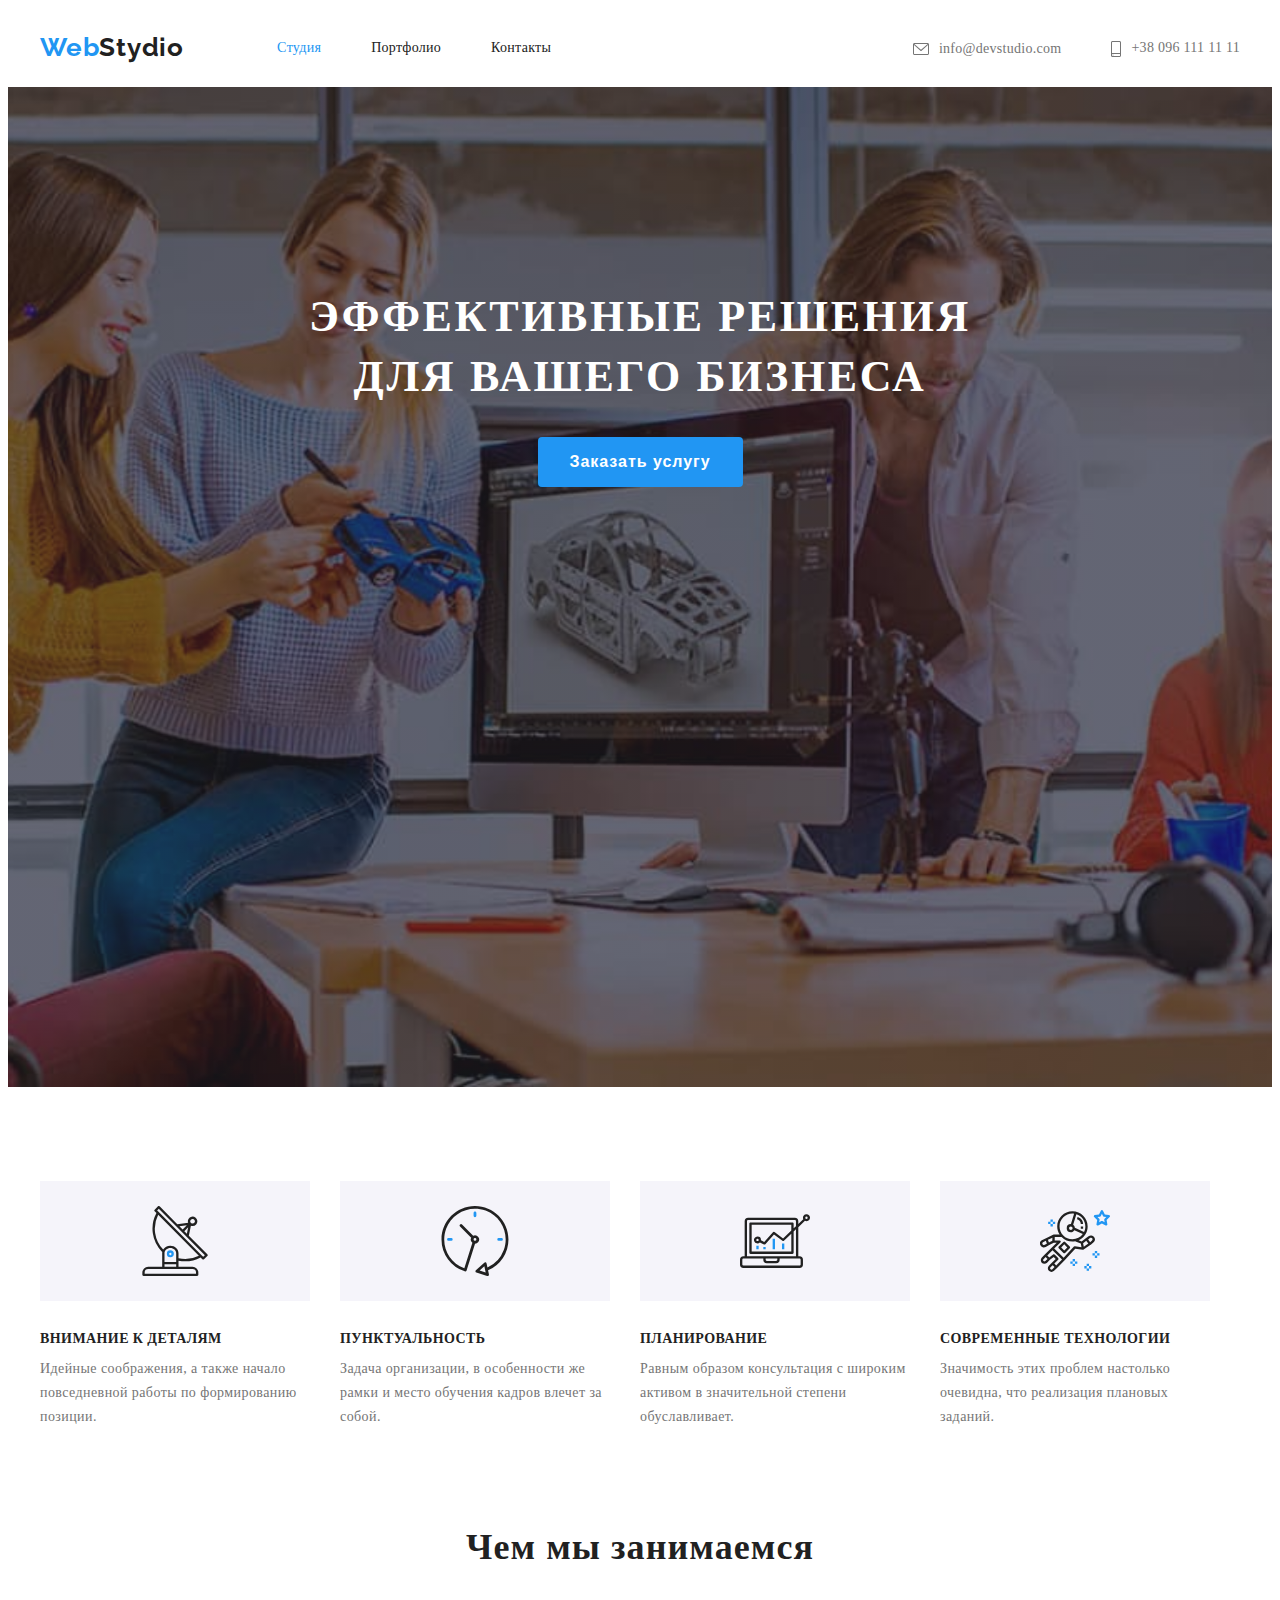
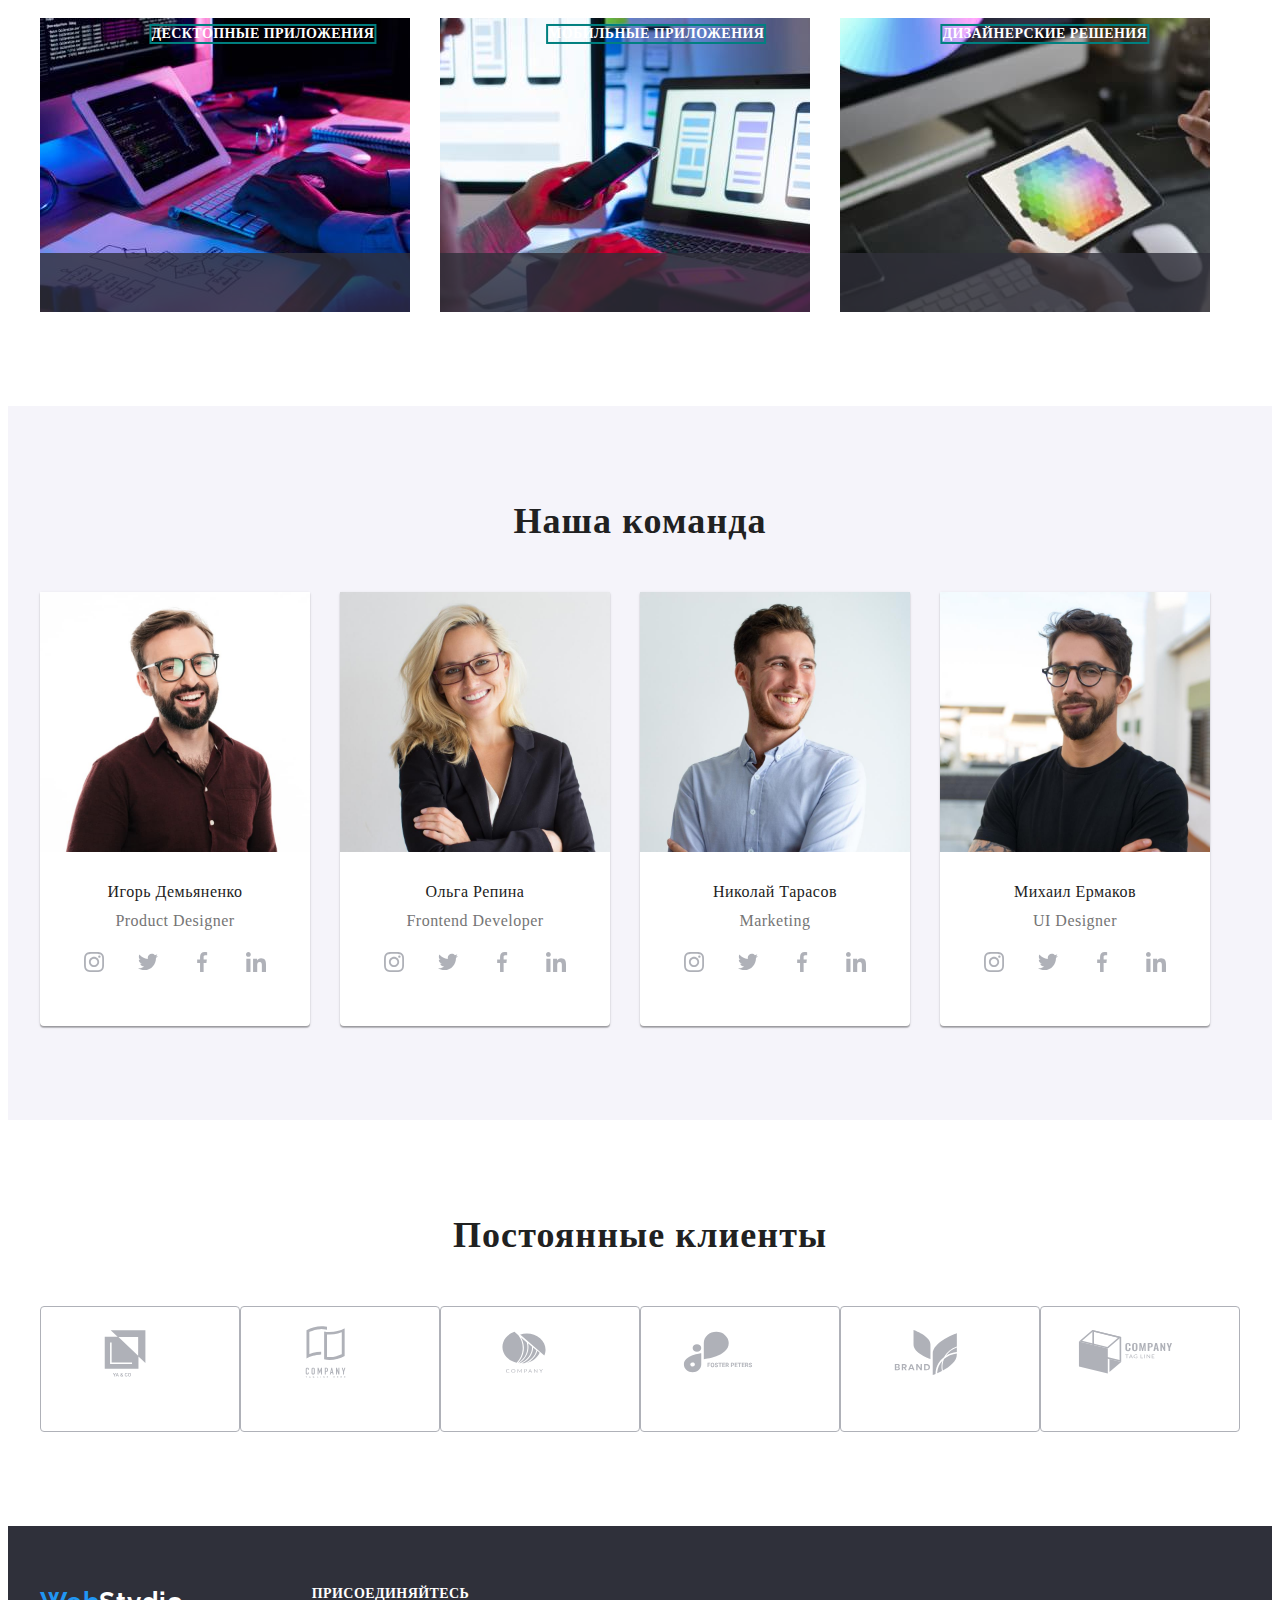
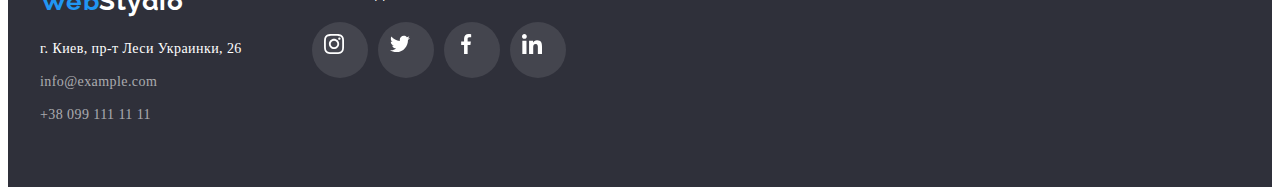
==== index.html @ 33e23ab8 "dz5" ====
<!DOCTYPE html>
<html lang="ru">
<head>
    <meta charset="UTF-8">
    <meta http-equiv="X-UA-Compatible" content="IE=edge">
    <meta name="viewport" content="width=device-width, initial-scale=1.0">
    <title>WebStydio</title>
    <link rel="preconnect" href="https://fonts.googleapis.com">
    <link rel="preconnect" href="https://fonts.gstatic.com" crossorigin>
    <link href="https://fonts.googleapis.com/css2?family=Raleway:wght@700&family=Roboto:wght@400;500;700;900&display=swap"
        rel="stylesheet">
    <link rel="stylesheet" href="https://cdnjs.cloudflare.com/ajax/libs/modern-normalize/1.1.0/modern-normalize.min.css"
        integrity="sha512-wpPYUAdjBVSE4KJnH1VR1HeZfpl1ub8YT/NKx4PuQ5NmX2tKuGu6U/JRp5y+Y8XG2tV+wKQpNHVUX03MfMFn9Q=="
        crossorigin="anonymous" referrerpolicy="no-referrer" />
    <link rel="stylesheet" href="./css/styles.css" />
</head>
<body>
    <header>
        <div class="container">
        <div class="header">
        <nav class="navigation">
        <a class="logo-link-header" href=""><span class="web">Web</span>Stydio</a>
        <ul class="nav-list list">
            <li class="nav-list-item">
                <a class="nav-list-link current link" href="./index.html">Cтудия</a>
            </li>
            <li class="nav-list-item">
                <a class="nav-list-link link" href="./parfolio.html">Портфолио</a>
            </li>
            <li class="nav-list-item">
                <a class="nav-list-link link" href="">Контакты</a>
            </li>
        </ul>
        </nav>
        <ul class="contact-information list">
            <li class="contact-information-item">
                <a class="contact-mail-header link" href="mailto:info@devstudio.com">info@devstudio.com</a>
            </li>
            <li class="contact-information-item">
                <a class="contact-number-header link" href="tel:+380961111111">+38 096 111 11 11</a>
            </li>
        </ul>
        </div>
        </div>
    </header>
<main>
    <section class="hero">
        <div class="container hero-title">
        <h1 class="main-title">Эффективные решения для вашего бизнеса</h1>
        <button type="button" class="hero-btn">Заказать услугу</button>
        </div>
    </section>
    <section class="hero-benefits">
    <div class="container">
        <h2 class="visually-hidden">Наши преимущества</h2>
        <ul class="benefits-list list">
            <li class="benefits-item antena">
                <h3 class="benefits">Внимание к деталям</h3>
                 <p class="description-benefits">Идейные соображения, а также начало повседневной работы по формированию позиции.</p>
            </li>
            <li class="benefits-item clock">
                <h3 class="benefits">Пунктуальность</h3>
                <p class="description-benefits">Задача организации, в особенности же рамки и место обучения кадров влечет за собой.</p>
            </li>
            <li class="benefits-item diagram">
                <h3 class="benefits">Планирование</h3>
                <p class="description-benefits">Равным образом консультация с широким активом в значительной степени обуславливает.</p>
            </li>
            <li class="benefits-item astronaut">
                <h3 class="benefits">Современные технологии</h3>
                <p class="description-benefits">Значимость этих проблем настолько очевидна, что реализация плановых заданий.</p>
            </li>
        </ul>
    </div>
    </section>
    <section class="direction-activity">
    <div class="container">
        <h2 class="direction-activity-header">Чем мы занимаемся</h2>
        <ul class="direction-activity-list"> 
            <li class="direction-activity-item list">
                <div class="direction-activity-thumb">
                    <p class="direction-activity-description">десктопные приложения</p>
                    <div class="direction-activity-image">
                        <img src="./images/verstka.jpg" alt="Верстка" width="370" height="294">
                    </div>
                </div>
            </li>
            <li class="direction-activity-item list">
                <div class="direction-activity-thumb">
                    <p class="direction-activity-description">мобильные приложения</p>
                    <div class="direction-activity-image">
                        <img src="./images/adaptaciya.jpg" alt="Адаптация приложеня под гаджет" width="370" height="294">
                    </div>
                </div>
            </li>
            <li class="direction-activity-item list">
                <div class="direction-activity-thumb">
                    <p class="direction-activity-description">дизайнерские решения</p>
                    <div class="direction-activity-image">
                        <img src="./images/palitra.jpg" alt="Палитра" width="370" height="294">
                    </div>
                </div>
            </li>
        </ul>
    </div>
    </section>
    <section class="team">
    <div class="container">
        <h2 class="team-header">Наша команда</h2>
        <ul class="team-list">
            <li class="team-list-item list">
                <img src="./images/igor-demjanenko.jpg" alt="Игорь Демьяненко" width="270" height="260">
                <div class="team-member-information">
                    <h3 class="team-member">Игорь Демьяненко</h3>
                    <p lang="en" class="team-position">Product Designer</p>
                    <ul class="social-link">
                        <li>
                            <a class="social-link-item" href="">
                                <svg class="links" width="20" height="20">
                                    <use href="./images/symbol-defs.svg#icon-instagram"></use>
                                </svg>
                            </a>
                        </li>
                        <li>
                            <a class="social-link-item" href="">
                                <svg class="links" width="20" height="20">
                                    <use href="./images/symbol-defs.svg#icon-twitter"></use>
                                </svg>
                            </a>
                        </li>
                        <li>
                            <a class="social-link-item" href="">
                                <svg class="links" width="20" height="20">
                                    <use href="./images/symbol-defs.svg#icon-facebook"></use>
                                </svg>
                            </a>
                        </li>
                        <li>
                            <a class="social-link-item" href="">
                                <svg class="links" width="20" height="20">
                                    <use href="./images/symbol-defs.svg#icon-linkedin"></use>
                                </svg>
                            </a>
                        </li>
                    </ul>    
                </div>
            <li class="team-list-item list">
                <img src="./images/olha-repina.jpg" alt="Ольга Репина" width="270" height="260">
                <div class="team-member-information">
                    <h3 class="team-member">Ольга Репина</h3>
                    <p lang="en" class="team-position">Frontend Developer</p>
                    <ul class="social-link">
                        <li>
                            <a class="social-link-item" href="">
                                <svg class="links" width="20" height="20">
                                    <use href="./images/symbol-defs.svg#icon-instagram"></use>
                                </svg>
                            </a>
                        </li>
                        <li>
                            <a class="social-link-item" href="">
                                <svg class="links" width="20" height="20">
                                    <use href="./images/symbol-defs.svg#icon-twitter"></use>
                                </svg>
                            </a>
                        </li>
                        <li>
                            <a class="social-link-item" href="">
                                <svg class="links" width="20" height="20">
                                    <use href="./images/symbol-defs.svg#icon-facebook"></use>
                                </svg>
                            </a>
                        </li>
                        <li>
                            <a class="social-link-item" href="">
                                <svg class="links" width="20" height="20">
                                    <use href="./images/symbol-defs.svg#icon-linkedin"></use>
                                </svg>
                            </a>
                        </li>
                    </ul>
                </div>
            </li>
            <li class="team-list-item list">
                <img src="./images/nikolai-tarasov.jpg" alt="Николай Тарасов" width="270" height="260">
                <div class="team-member-information">
                    <h3 class="team-member">Николай Тарасов</h3>
                    <p lang="en" class="team-position">Marketing</p>
                    <ul class="social-link">
                        <li>
                            <a class="social-link-item" href="">
                                <svg class="links" width="20" height="20">
                                    <use href="./images/symbol-defs.svg#icon-instagram"></use>
                                </svg>
                            </a>
                        </li>
                        <li>
                            <a class="social-link-item" href="">
                                <svg class="links" width="20" height="20">
                                    <use href="./images/symbol-defs.svg#icon-twitter"></use>
                                </svg>
                            </a>
                        </li>
                        <li>
                            <a class="social-link-item" href="">
                                <svg class="links" width="20" height="20">
                                    <use href="./images/symbol-defs.svg#icon-facebook"></use>
                                </svg>
                            </a>
                        </li>
                        <li>
                            <a class="social-link-item" href="">
                                <svg class="links" width="20" height="20">
                                    <use href="./images/symbol-defs.svg#icon-linkedin"></use>
                                </svg>
                            </a>
                        </li>
                    </ul>
                </div>
            </li>
            <li class="team-list-item list">
                <img src="./images/mikhail-ermakov.jpg" alt="Михаил Ермаков" width="270" height="260">
                <div class="team-member-information">
                    <h3 class="team-member">Михаил Ермаков</h3>
                    <p lang="en" class="team-position">UI Designer</p>
                    <ul class="social-link">
                        <li>
                            <a class="social-link-item" href="">
                                <svg class="links" width="20" height="20">
                                    <use href="./images/symbol-defs.svg#icon-instagram"></use>
                                </svg>
                            </a>
                        </li>
                        <li>
                            <a class="social-link-item" href="">
                                <svg class="links" width="20" height="20">
                                    <use href="./images/symbol-defs.svg#icon-twitter"></use>
                                </svg>
                            </a>
                        </li>
                        <li>
                            <a class="social-link-item" href="">
                                <svg class="links" width="20" height="20">
                                    <use href="./images/symbol-defs.svg#icon-facebook"></use>
                                </svg>
                            </a>
                        </li>
                        <li>
                            <a class="social-link-item" href="">
                                <svg class="links" width="20" height="20">
                                    <use href="./images/symbol-defs.svg#icon-linkedin"></use>
                                </svg>
                            </a>
                        </li>
                    </ul>
                </div>
            </li>
        </ul>
    </div>
    </section>
    <section class="clients">
    <div class="container">
        <h2 class="clients-header">Постоянные клиенты</h2>
        <ul class="clients-list">
            <a href="" class="clients-list-item list">
                <svg class="client-logo" width="106" height="60">
                    <use href="./images/symbol-defs.svg#icon-yaco"></use>
                </svg>
            </a>
            <a href="" class="clients-list-item list">
                <svg class="client-logo" width="106" height="60">
                    <use href="./images/symbol-defs.svg#icon-company"></use>
                </svg>
            </a>
            <a href="" class="clients-list-item list">
                <svg class="client-logo" width="106" height="60">
                    <use href="./images/symbol-defs.svg#icon-company2"></use>
                </svg>
            </a>
            <a href="" class="clients-list-item list">
                <svg class="client-logo" width="106" height="60">
                    <use href="./images/symbol-defs.svg#icon-foster-peters"></use>
                </svg>
            </a>
            <a href="" class="clients-list-item list">
                <svg class="client-logo" width="106" height="60">
                    <use href="./images/symbol-defs.svg#icon-brand"></use>
                </svg>
            </a>
            <a href="" class="clients-list-item list">
                <svg class="client-logo" width="106" height="60">
                    <use href="./images/symbol-defs.svg#icon-tag-line"></use>
                </svg>
            </a>
        </ul>
    </div>
    </section>
</main>
<footer class="footer">
        <div class="container">
            <div class="footer-container">
                <div class="left">
                     <a class= "logo-link-footer" href=""><span class="web">Web</span>Stydio</a>
                    <address>
                        <ul class="address-list list"> 
                            <li class="address-list-item">
                                <a 
                                class="point-map link"
                                href="https://goo.gl/maps/nuu3AL4f5tX6AC7Y9"
                                target="_blank" 
                                rel="noopener noreferrer">г. Киев, пр-т Леси Украинки, 26
                                </a>
                            </li>
                            <li class="address-list-item">
                                <a class="contact-mail-footer link" href="mailto:info@example.com">info@example.com</a>
                            </li>
                            <li class="address-list-item">
                                <a class="contact-number-footer link" href="tel:+380991111111">+38 099 111 11 11</a>
                            </li>
                        </ul>
                    </address>
                </div>
                <div class="right">
                    <div class="footer-social-links">
                        <p class="footer-inscription">Присоединяйтесь</p>
                        <ul class="footer-social-link">
                            <a class="footer-social-link-item" href="">
                                <svg class="footer-links" width="20" height="20">
                                    <use href="./images/symbol-defs.svg#icon-instagram"></use>
                                </svg>
                            </a>
                            <a class="footer-social-link-item" href="">
                                <svg class="footer-links" width="20" height="20">
                                    <use href="./images/symbol-defs.svg#icon-twitter"></use>
                                </svg>
                            </a>
                            <a class="footer-social-link-item" href="">
                                <svg class="footer-links" width="20" height="20">
                                    <use href="./images/symbol-defs.svg#icon-facebook"></use>
                                </svg>
                            </a>
                            <a class="footer-social-link-item" href="">
                                <svg class="footer-links" width="20" height="20">
                                    <use href="./images/symbol-defs.svg#icon-linkedin"></use>
                                </svg>
                            </a>
                        </ul>
                    </div>
                </div>
            </div>
        </div>
    </footer>
    </body>
    </html>
---- css/styles.css ----
/* -----------------RESETS----------------- */
h1,
h2,
h3,
h4,
p {
  margin-top: 0;
  margin-bottom: 0;
}

ul,
ol {
  margin-top: 0;
  margin-bottom: 0;
  padding-left: 0;
}

img {
  display: block;
}

address {
  font-style: normal;
}

.list {
  list-style: none;
}

.link {
  text-decoration: none;
}

:root {
  --dark-text-color: #212121;
  --light-text-color: #757575;
  --wight-text-color: #fff;
  --focus-color: #2196f3;
  --dark-background-color: #2f303a;
  --light-background-color: #F5F4FA;
  --footer-contacts-color: rgba(255, 255, 255, 0.6);
}

.body {
  font-family: 'Roboto';
}

/* -----------------HEADER----------------- */

.container {
  width: 1200px;
  margin-left: auto;
  margin-right: auto;
  padding-left: 15px;
  padding-right: 15px;
  /* outline: 1px solid crimson; */
}

.header {
  display: flex;
  align-items: center;
}

.navigation {
  display: flex;
  align-items: center;
}

.nav-list {
  display: flex;
  align-items: center;
}

.contact-information {
  display: flex;
  align-items: center;
  margin-left: auto;
  /* outline: 2px solid tomato; */
}

.logo-link-header {
  margin-right: 93px;
  font-family: Raleway;
  font-weight: 700;
  font-size: 26px;
  line-height: 1.19;
  letter-spacing: 0.03em;
  text-decoration-line: none;
  padding-top: 24px;
  padding-bottom: 24px;
  color: var(--dark-text-color);
}

.web {
  color: var(--focus-color);
}

.nav-list-link {
  font-weight: 500;
  font-size: 14px;
  line-height: 1.14;
  letter-spacing: 0.02em;
  padding-top: 32px;
  padding-bottom: 32px;
  color: var(--dark-text-color);
}

.nav-list-link:hover,
.nav-list-link:focus,
.nav-list-link:active {
  color: var(--focus-color);
}

.nav-list-link.current {
  color: var(--focus-color)
}

.nav-list-item:not(:last-child) {
  margin-right: 50px;
}

.contact-information-item {
  /* outline: 2px solid teal; */
}

.contact-information-item:not(:last-child) {
  margin-right: 50px;
}

.contact-mail-header {
  font-weight: 500;
  font-size: 14px;
  line-height: 1.14;
  letter-spacing: 0.02em;
  padding-top: 32px;
  padding-bottom: 32px;
  vertical-align: middle;
  color: var(--light-text-color);
}

.contact-mail-header::before {
  display: inline-block;
  content: "";
  width: 16px;
  height: 12px;
  margin-right: 10px;
  background-size: contain;
  background-repeat: no-repeat;
  vertical-align: middle;
  background-position: center;
  background-image: url(../images/email.svg);
}

.contact-mail-header:hover,
.contact-mail-header:focus {
  color: var(--focus-color);
}

.contact-mail-header:hover::before,
.contact-mail-header:focus::before {
  background-image: url(../images/email-hover.svg);
}

.contact-number-header {
  font-weight: 500;
  font-size: 14px;
  line-height: 1.14;
  letter-spacing: 0.02em;
  padding-top: 32px;
  padding-bottom: 32px;
  vertical-align: middle;
  color: var(--light-text-color);
}

.contact-number-header::before {
  display: inline-block;
  content: "";
  width: 10px;
  height: 16px;
  margin-right: 10px;
  background-size: contain;
  background-repeat: no-repeat;
  background-position: center;
  vertical-align: middle;
  background-image: url(../images/tel.svg);
}

.contact-number-header:hover,
.contact-number-header:focus {
  color: var(--focus-color);
}

.contact-number-header:hover::before,
.contact-number-header:focus::before {
  background-image: url(../images/tel-hover.svg);
}

/* -----------------HERO----------------- */

.hero {
  max-width: 1600px;
  text-align: center;
  height: 600px;
  margin-left: auto;
  margin-right: auto;
  padding-top: 200px;
  padding-bottom: 200px;
  background-color: var(--dark-background-color);
  background-image: linear-gradient(
    to right, 
    rgba(47, 48, 58, 0.4),
    rgba(47, 48, 58, 0.4)
    ),
  url(../images/shapka-fon.jpg);
  background-repeat: no-repeat;
  background-position: center;
  background-size: cover;
}

.main-title {
  font-weight: 900;
  font-size: 44px;
  line-height: 1.36;
  letter-spacing: 0.06em;
  text-transform: uppercase;
  margin-bottom: 30px;
  text-align: center;
  color: var(--wight-text-color);
  /* outline: 2px solid crimson; */
}

.hero-title {
  width: 696px;
}

.hero-btn {
  font-weight: 700;
  font-size: 16px;
  line-height: 1.88;
  letter-spacing: 0.06em;
  padding-top: 10px;
  padding-bottom: 10px;
  padding-left: 32px;
  padding-right: 32px;
  cursor: pointer;
  border: none;
  border-radius: 4px;
  color: var(--wight-text-color);
  background-color: var(--focus-color);
}

.hero-btn:hover,
.hero-btn:focus {
  background-color: var(--focus-color);
  box-shadow: 0px 4px 4px rgba(0, 0, 0, 0.15);
}

/* -----------------HERO-BENEFITS----------------- */

.hero-benefits {
  padding-top: 94px;
  padding-bottom: 94px;
}

.benefits-list {
  display: flex;
  /* outline: 1px solid tomato; */
}

.benefits-item:not(:last-child) {
margin-right: 30px;
}

.benefits-item::before {
  display: block;
  content: "";
  width: 270px;
  height: 120px;
  margin-bottom: 30px;
  background-color: #F5F4FA;
  background-repeat: no-repeat;
  background-position: center;
}

.antena::before {
  background-image: url(../images/antena.svg);
}

.clock::before {
  background-image: url(../images/clock.svg);
}

.diagram::before {
  background-image: url(../images/diagram.svg);
}

.astronaut::before {
  background-image: url(../images/astronaut.svg);
}

.wrapper {
  display: flex;
  padding: 0;
  margin: 0;
  list-style: none;
  width: 270px;
  height: 120px;
  margin-bottom: 30px;
  padding-top: 25px;
  padding-bottom: 25px;
  background-color: #F5F4FA;
  /* outline: 1px solid tomato; */
}

.benefits-item {
  /* outline: 1px solid tomato; */
}

.benefits {
  font-weight: 700;
  margin-bottom: 10px;
  font-size: 14px;
  line-height: 1.14;
  letter-spacing: 0.03em;
  text-transform: uppercase;
  color: var(--dark-text-color);
}

.description-benefits {
  font-weight: 400;
  font-size: 14px;
  line-height: 1.71;
  letter-spacing: 0.03em;
  width: 270px;
  height: 75px;
  color: var(--light-text-color);
}

/* -----------------DIRECTION-ACTIVITY----------------- */

.direction-activity {
  padding-bottom: 94px;
}

.direction-activity-header {
  font-weight: 700;
  font-size: 36px;
  line-height: 1.17;
  letter-spacing: 0.03em;
  text-align: center;
  color: var(--dark-text-color);
  margin-bottom: 50px;
}

.direction-activity-list {
  display: flex;
}

.direction-activity-item:not(:last-child) {
  margin-right: 30px;
}

/* .direction-activity-thumb {
  width: 100%;
  height: 80%;
  z-index: 1;
} */

.direction-activity-image {
  position: relative;
}

.direction-activity-image::before {
  display: inline-block;
  content: "";
  color: yellow;
  text-align: center;
  position: absolute;
  width: 100%;
  height: 20%;
  bottom: 0;
  right: 0;
  background-color: rgba(47, 48, 58, 0.8);
}

.direction-activity-description {
  font-weight: 700;
  font-size: 14px;
  line-height: 1.14;
  letter-spacing: 0.03em;
  text-transform: uppercase;
  color: var(--wight-text-color);
  position: absolute;
  /* display: flex; */
  transform: translate(50%, 50%);
  z-index: 1;
  outline: 2px solid teal;
}

/* -----------------TEAM----------------- */

.team {
  padding-top: 94px;
  padding-bottom: 94px;
  background-color: var(--light-background-color);
  /* outline: 2px solid teal; */
}

.team-member-information {
  padding-left: 32px;
  padding-right: 32px;
  padding-top: 30px;
  padding-bottom: 30px;
}

.team-list {
  display: flex;
  /* outline: 2px solid teal; */
}

.team-list-item {
  background-color: #fff;
  text-align: center;
  box-shadow: 0px 1px 3px rgba(0, 0, 0, 0.12),
  0px 1px 1px rgba(0, 0, 0, 0.14),
  0px 2px 1px rgba(0, 0, 0, 0.2);
  border-radius: 0px 0px 4px 4px;
  /* outline: 2px solid teal; */
}

.team-list-item:not(:last-child) {
  margin-right: 30px;
}

.team-header {
  font-weight: bold;
  font-size: 36px;
  line-height: 1.17;
  letter-spacing: 0.03em;
  text-align: center;
  margin-bottom: 50px;
  color: var(--dark-text-color);
}

.team-member {
  font-weight: 500;
  font-size: 16px;
  line-height: 1.19;
  letter-spacing: 0.03em;
  margin-bottom: 10px;
  color: var(--dark-text-color);
}

.team-position {
  font-weight: 400;
  font-size: 16px;
  line-height: 1.19;
  letter-spacing: 0.03em;
  margin-bottom: 10px;
  color: var(--light-text-color);
}

.social-link {
  display: flex;
  padding: 0;
  margin: 0;
  list-style: none;
  justify-content: space-between;
}

.social-link-item:hover {
  background-color: var(--focus-color);
  fill: var(--wight-text-color);
}

.social-link-item {
  display: inline-block;
  padding: 0;
  border: none;
  padding-top: 12px;
  /* color: var(--dark-text-color); */
  width: 44px;
  height: 44px;
  border-radius: 50%;
  fill: #AFB1B8;
  /* outline: 2px solid teal; */
}

.social-link-item:not(:last-child) {
  margin-right: 10px;
}

/* -----------------CLIENTS----------------- */

.clients {
  padding-top: 94px;
  padding-bottom: 94px;
  /* background-color: var(--light-background-color); */
  /* outline: 2px solid teal; */
}

.clients-list {
  display: flex;
  justify-content: space-between;
  /* outline: 2px solid teal; */
}

.clients-list-item {
  width: 170px;
  height: 92px;
  border-radius: 4px;
  padding-top: 16px;
  padding-bottom: 16px;
  padding-left: 32px;
  padding-right: 32px;
  border: 1px solid #AFB1B8;
  cursor: pointer;
  fill: #AFB1B8;
  /* outline: 2px solid tomato; */
}

.clients-list-item:hover {
  fill: var(--focus-color);
  border: 1px solid var(--focus-color);
}

/* .clients-list-item:not(:last-child) {
  margin-right: 30px;
} */

.clients-header {
  font-weight: bold;
  font-size: 36px;
  line-height: 1.17;
  letter-spacing: 0.03em;
  text-align: center;
  margin-bottom: 50px;
  color: var(--dark-text-color);
}

/* .client-logo {
  width: 106px;
  height: 60px;
} */

/* .client-logo:hover {
  fill: var(--focus-color);
} */

/* -----------------FOOTER----------------- */


.logo-link-footer {
  font-family: Raleway;
  font-weight: 700;
  font-size: 26px;
  line-height: 1.19;
  letter-spacing: 0.03em;
  text-decoration-line: none;
  color: var(--wight-text-color);
}

.footer {
  padding-top: 60px;
  padding-bottom: 60px;
  background-color: var(--dark-background-color);
}

.address-list {
  margin-top: 20px;
}

.address-list-item:not(:last-child) {
  margin-bottom: 9px;
}

.point-map {
  font-weight: 400;
  font-size: 14px;
  line-height: 1.71;
  letter-spacing: 0.03em;
  color: var(--wight-text-color);
}

.point-map:hover,
.point-map:focus {
  color: var(--focus-color);
}

.contact-mail-footer {
  font-weight: 400;
  font-size: 14px;
  line-height: 1.71;
  letter-spacing: 0.03em;
  color: var(--footer-contacts-color);
}

.contact-mail-footer:hover,
.contact-mail-footer:focus {
  color: var(--focus-color);
}

.contact-number-footer {
  font-style: normal;
  font-weight: 400;
  font-size: 14px;
  line-height: 1.71;
  letter-spacing: 0.03em;
  color: var(--footer-contacts-color);
}

.contact-number-footer:hover,
.contact-number-footer:focus {
  color: var(--focus-color);
}

.footer-container {
  display: flex;
}

.footer-social-link {
  display: flex;
  padding: 0;
  margin: 0;
  /* outline: 1px solid teal; */
}

.footer-social-link-item {
  padding: 0;
  border: none;
  padding-top: 12px;
  padding-left: 12px;
  color: var(--dark-text-color);
  width: 44px;
  height: 44px;
  border-radius: 50%;
  background-color: rgba(255, 255, 255, 0.1);
  /* outline: 2px solid teal; */
  fill: var(--wight-text-color);
}

.footer-links {
  /* width: 20px;
  height: 20px; */
  /* outline: 2px solid teal; */
}

/* .footer-links:hover {
  fill: var(--wight-text-color)
} */

.footer-social-link-item:hover {
  background-color: var(--focus-color);
  fill: var(--wight-text-color);
}

.footer-social-link-item:not(:last-child) {
  margin-right: 10px;
}

.left {
  margin-right: 70px;
}

.footer-inscription {
  font-weight: 700;
  font-size: 14px;
  line-height: 1.14;
  letter-spacing: 0.03em;
  margin-bottom: 20px;
  text-transform: uppercase;
  color: var(--wight-text-color);
}

/* -----------------PORTFOLIO-HEADER----------------- */

/* -----------------PARTFOLIO-HERO----------------- */

.portfolio-hero {
  padding-top: 94px;
  padding-bottom: 94px;
}

.visually-hidden {
  position: absolute;
  width: 1px;
  height: 1px;
  margin: -1px;
  padding: 0;
  overflow: hidden;
  border: 0;
  clip: rect(0 0 0 0);
}

.portfolio-btn-list {
  display: flex;
  justify-content: center;
  margin-bottom: 50px;
}

.portfolio-btn-item {
  cursor: pointer;
  margin-right: 8px;
}

.portfolio-btn-item {
  font-weight: 500;
  font-size: 16px;
  line-height: 1.62;
  letter-spacing: 0.03em;
  border: none;
  border-radius: 4px;
  padding-top: 6px;
  padding-bottom: 6px;
  padding-left: 22px;
  padding-right: 22px;
}

.portfolio-btn-item:hover,
.portfolio-btn-item:focus {
  background-color: var(--focus-color);
  color: var(--wight-text-color);
  box-shadow: 0px 3px 1px rgba(0, 0, 0, 0.1),
  0px 1px 2px rgba(0, 0, 0, 0.08),
  0px 2px 2px rgba(0, 0, 0, 0.12);
}

.portfolio-projects-item {
  outline: 1px solid #EEEEEE;
  cursor: pointer;
}

.portfolio-projects-item:hover {
  box-shadow: 0px 1px 1px rgba(0, 0, 0, 0.12),
  0px 4px 4px rgba(0, 0, 0, 0.06),
  1px 4px 6px rgba(0, 0, 0, 0.16);
}

.portfolio-projects-item:not(:nth-child(3n)) {
  margin-right: 30px;
}

.portfolio-projects-item:not(:nth-last-child(-n + 3)) {
  margin-bottom: 30px;
}

.thumb {
  position: relative;
  overflow: hidden;
}

.image::before {
  /* display: inline-block; */
  content: "";
  color: yellow;
  text-align: center;
  position: absolute;
  width: 100%;
  height: 100%;
  opacity: 0;
  top: 0;
  left: 0;
  transform: translateY(100%);
  transition: transform 250ms cubic-bezier(0.4, 0, 0.2, 1);
  background-color: var(--focus-color)
}

.image:hover::before {
  opacity: 0.5;
  top: 0;
  left: 0;
  transform: translate(0)
}

.portfolio-projects-list {
  display: flex;
  flex-wrap: wrap;
  /* outline: 2px solid teal; */
}

.portfolio-name-projects {
  font-weight: 700;
  font-size: 18px;
  line-height: 2;
  letter-spacing: 0.06em;
  padding-top: 20px;
  padding-bottom: 4px;
  padding-left: 24px;
  color: var(--dark-text-color);
}

.portfolio-type-projects {
  font-weight: 400;
  font-size: 16px;
  line-height: 1.88;
  letter-spacing: 0.03em;
  padding-bottom: 20px;
  padding-left: 24px;
  color: var(--light-text-color);
}

/* -----------------PARTFOLIO-FOOTER----------------- */
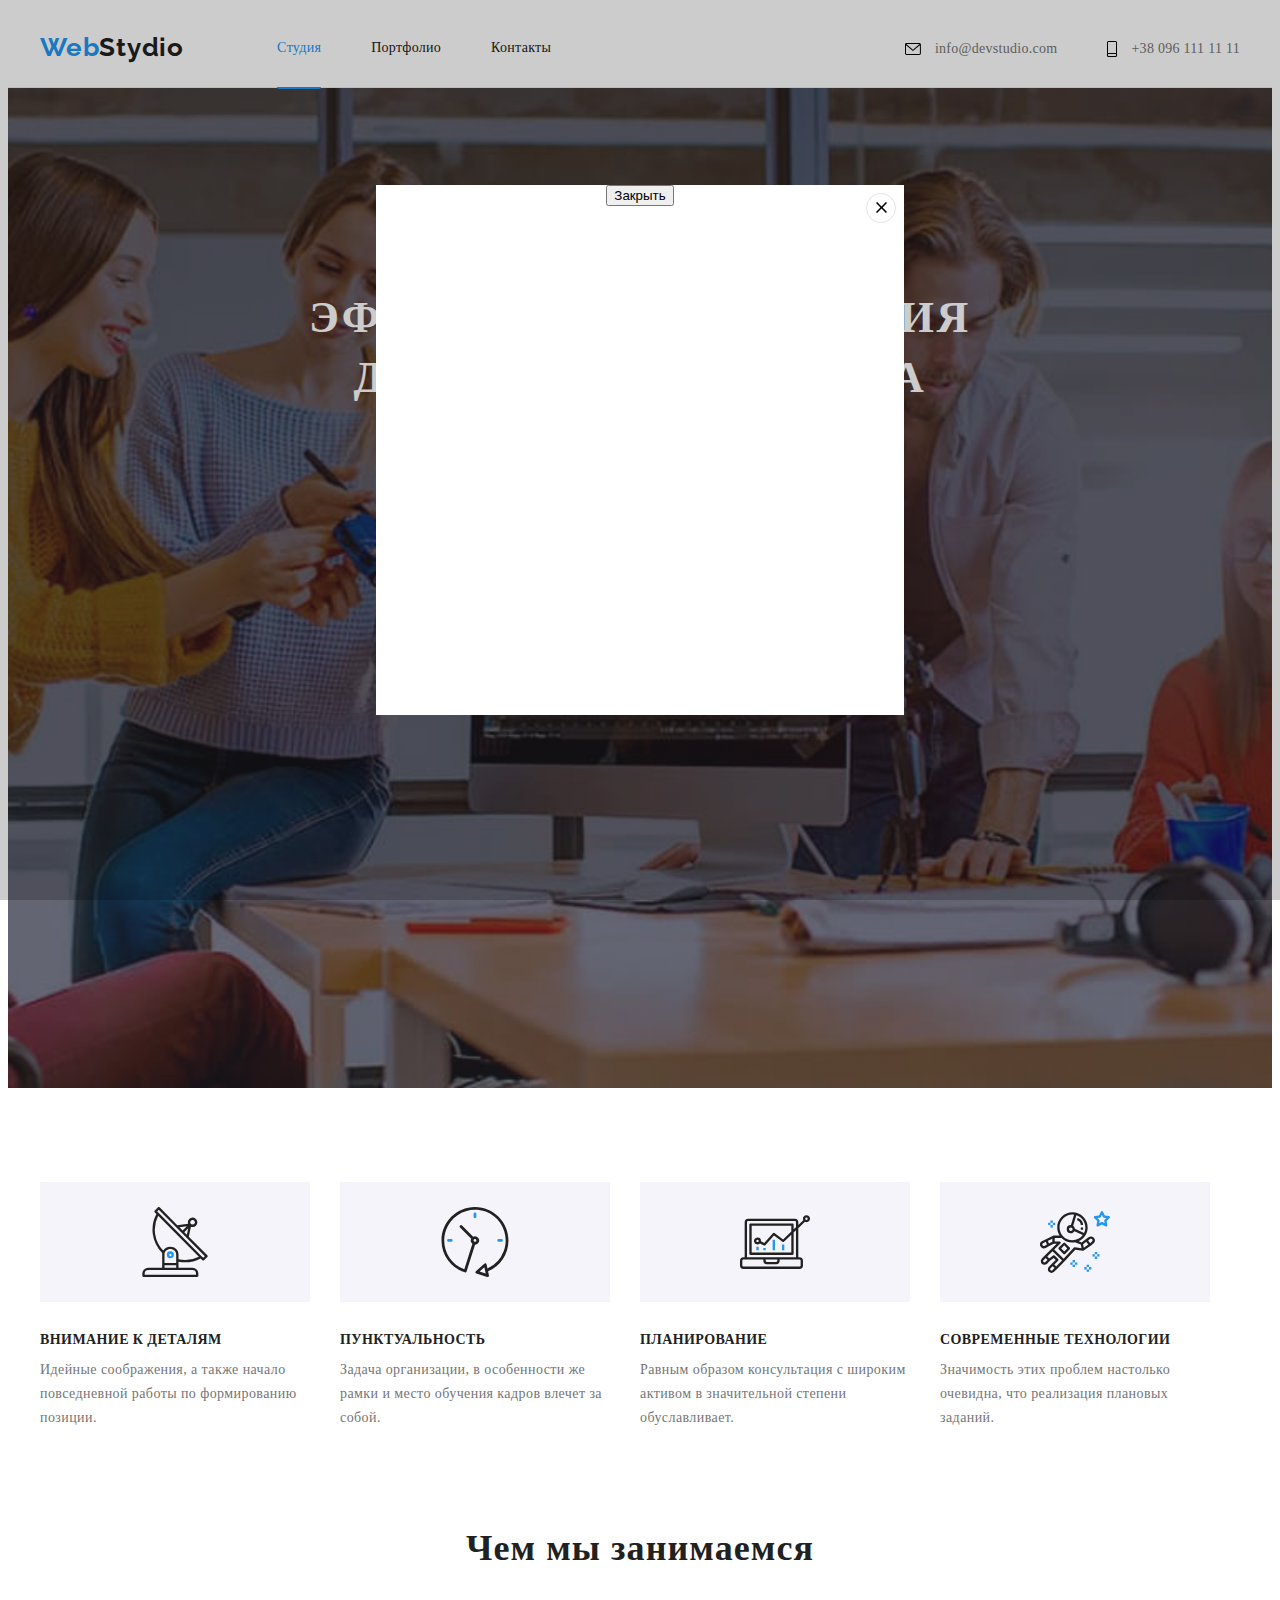
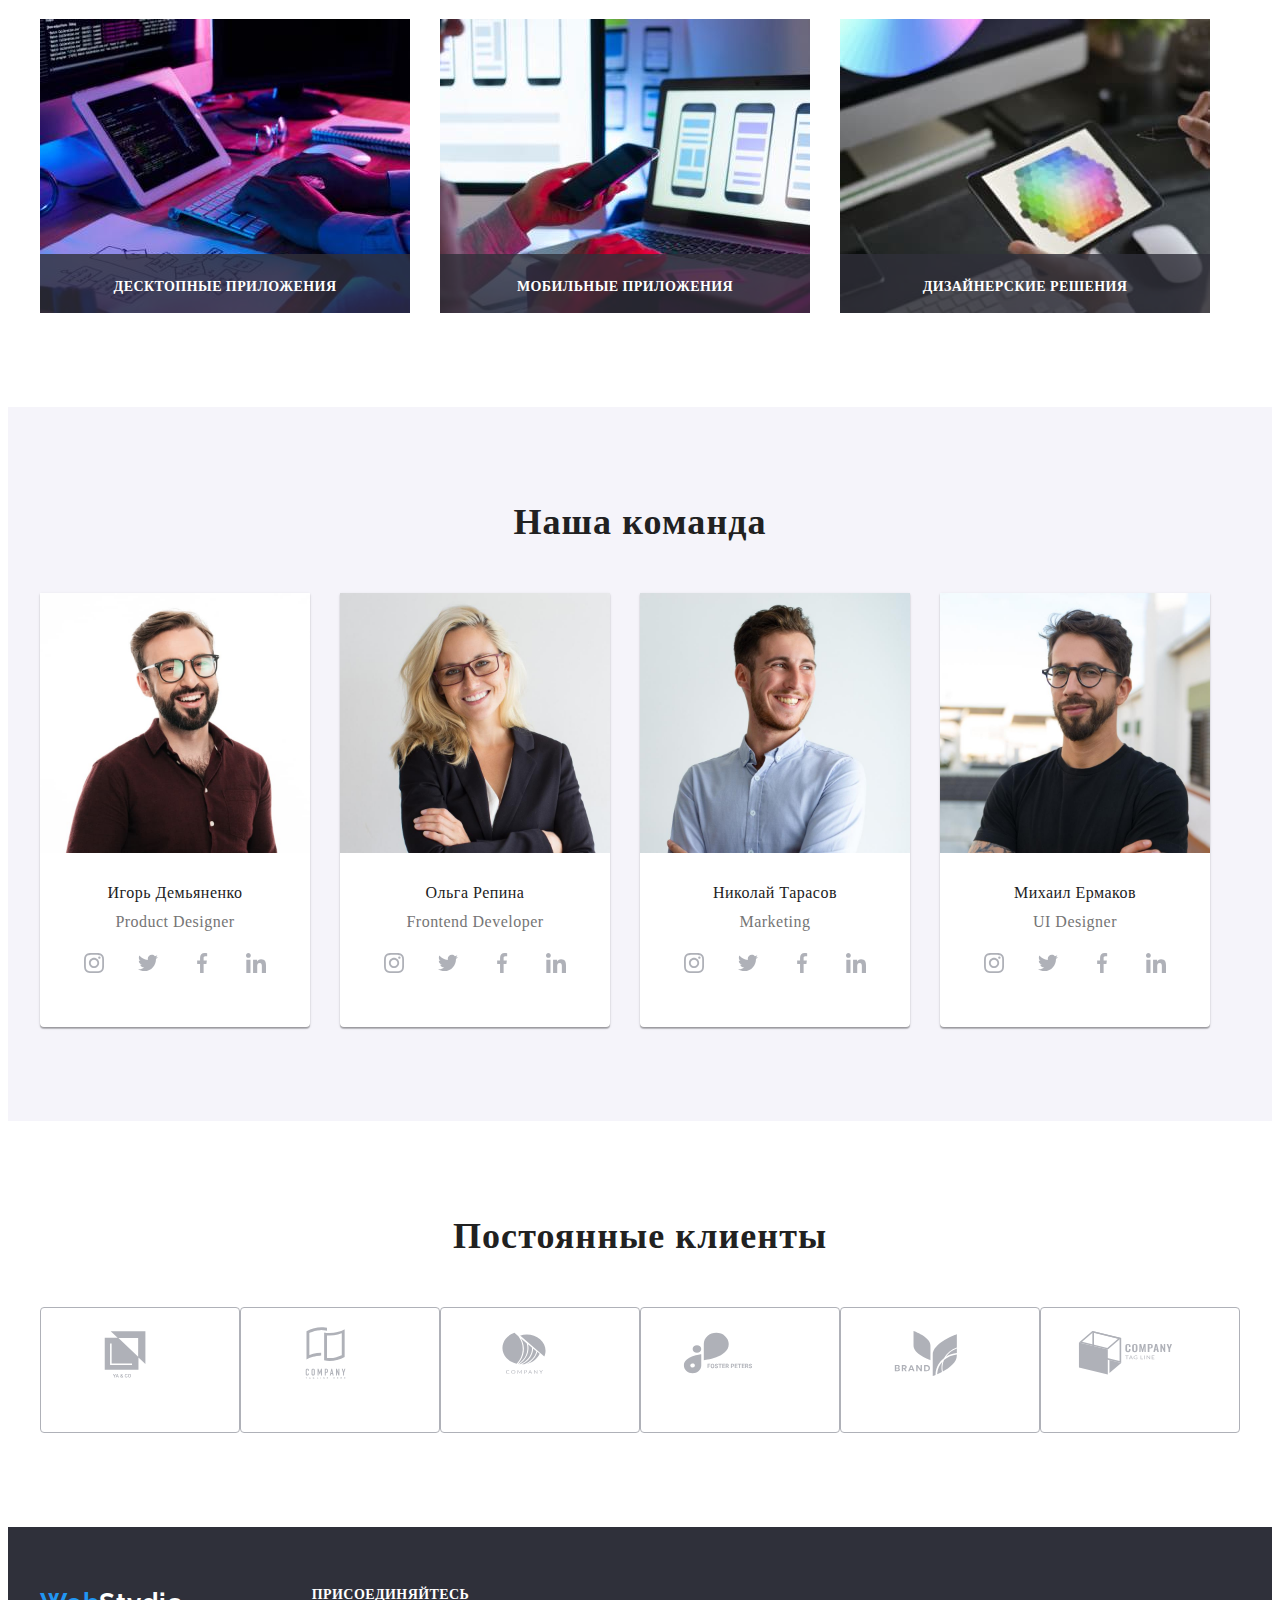
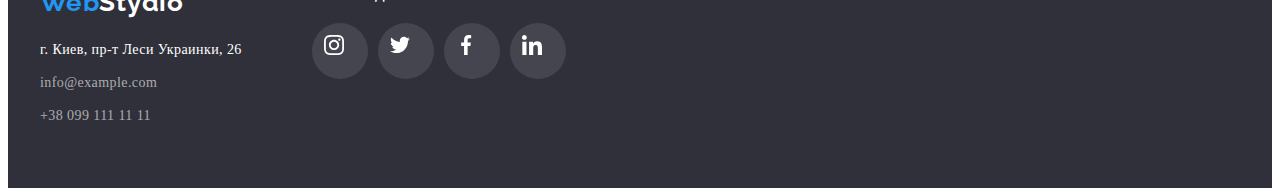
==== commit ab1b70c5: "dz5(15.05)" ====
--- a/index.html
+++ b/index.html
@@ -15,7 +15,7 @@
     <link rel="stylesheet" href="./css/styles.css" />
 </head>
 <body>
-    <header>
+    <header class="header-border">
         <div class="container">
         <div class="header">
         <nav class="navigation">
@@ -34,9 +34,15 @@
         </nav>
         <ul class="contact-information list">
             <li class="contact-information-item">
+                <svg class="mail-icon" width="16" height="12">
+                    <use href="./images/symbol-defs.svg#icon-email"></use>
+                </svg>
                 <a class="contact-mail-header link" href="mailto:info@devstudio.com">info@devstudio.com</a>
             </li>
             <li class="contact-information-item">
+                <svg class="tel-icon" width="10" height="16">
+                    <use href="./images/symbol-defs.svg#icon-tel"></use>
+                </svg>
                 <a class="contact-number-header link" href="tel:+380961111111">+38 096 111 11 11</a>
             </li>
         </ul>
@@ -47,7 +53,15 @@
     <section class="hero">
         <div class="container hero-title">
         <h1 class="main-title">Эффективные решения для вашего бизнеса</h1>
-        <button type="button" class="hero-btn">Заказать услугу</button>
+        <button data-modal-open type="button" class="hero-btn">Заказать услугу</button>
+        <div class="backdrop is-hiden" data-modal>
+            <div class="modal">
+                <svg class="close" width="30" height="30">
+                    <use href="./images/close.svg"></use>
+                </svg>
+                <button data-modal-close>Закрыть</button>
+            </div>
+        </div>
         </div>
     </section>
     <section class="hero-benefits">
@@ -350,5 +364,6 @@
             </div>
         </div>
     </footer>
+    <script src="./js/modal.js"></script>
     </body>
     </html>--- a/css/styles.css
+++ b/css/styles.css
@@ -56,6 +56,10 @@
   /* outline: 1px solid crimson; */
 }
 
+.header-border {
+  border-bottom: 1px solid #ECECEC;
+}
+
 .header {
   display: flex;
   align-items: center;
@@ -103,6 +107,7 @@
   padding-top: 32px;
   padding-bottom: 32px;
   color: var(--dark-text-color);
+  transition: color 250ms cubic-bezier(0.4, 0, 0.2, 1);
 }
 
 .nav-list-link:hover,
@@ -121,6 +126,12 @@
 
 .contact-information-item {
   /* outline: 2px solid teal; */
+  transition: color, fill 250ms cubic-bezier(0.4, 0, 0.2, 1);
+}
+
+.current {
+  border-bottom: 2px solid var(--focus-color);
+  border-radius: 2px;
 }
 
 .contact-information-item:not(:last-child) {
@@ -136,9 +147,21 @@
   padding-bottom: 32px;
   vertical-align: middle;
   color: var(--light-text-color);
-}
-
-.contact-mail-header::before {
+  vertical-align: middle;
+  transition: color 250ms cubic-bezier(0.4, 0, 0.2, 1);
+}
+
+.mail-icon {
+  vertical-align: middle;
+  margin-right: 10px;
+}
+
+.tel-icon {
+  vertical-align: middle;
+  margin-right: 10px;
+}
+
+/* .contact-mail-header::before {
   display: inline-block;
   content: "";
   width: 16px;
@@ -149,17 +172,17 @@
   vertical-align: middle;
   background-position: center;
   background-image: url(../images/email.svg);
-}
+} */
 
 .contact-mail-header:hover,
 .contact-mail-header:focus {
   color: var(--focus-color);
 }
 
-.contact-mail-header:hover::before,
+/* .contact-mail-header:hover::before,
 .contact-mail-header:focus::before {
   background-image: url(../images/email-hover.svg);
-}
+} */
 
 .contact-number-header {
   font-weight: 500;
@@ -170,9 +193,10 @@
   padding-bottom: 32px;
   vertical-align: middle;
   color: var(--light-text-color);
-}
-
-.contact-number-header::before {
+  transition: color 250ms cubic-bezier(0.4, 0, 0.2, 1);
+}
+
+/* .contact-number-header::before {
   display: inline-block;
   content: "";
   width: 10px;
@@ -183,17 +207,23 @@
   background-position: center;
   vertical-align: middle;
   background-image: url(../images/tel.svg);
-}
+} */
 
 .contact-number-header:hover,
 .contact-number-header:focus {
   color: var(--focus-color);
 }
 
-.contact-number-header:hover::before,
+.contact-information-item:hover,
+.contact-information-item:focus {
+  color: var(--focus-color);
+  fill: var(--focus-color);
+}
+
+/* .contact-number-header:hover::before,
 .contact-number-header:focus::before {
   background-image: url(../images/tel-hover.svg);
-}
+} */
 
 /* -----------------HERO----------------- */
 
@@ -245,14 +275,47 @@
   cursor: pointer;
   border: none;
   border-radius: 4px;
+  color: var(--dark-text-color);
+  background-color: var(--light-background-color);
+  transition: color, background-color 250ms cubic-bezier(0.4, 0, 0.2, 1);
+}
+
+.hero-btn:hover,
+.hero-btn:focus {
   color: var(--wight-text-color);
   background-color: var(--focus-color);
-}
-
-.hero-btn:hover,
-.hero-btn:focus {
-  background-color: var(--focus-color);
   box-shadow: 0px 4px 4px rgba(0, 0, 0, 0.15);
+}
+
+.close {
+  /* outline: 2px solid teal; */
+  position: absolute;
+  background-image: url(../images/close.svg);
+  right: 8px;
+  top: 8px;
+}
+
+.backdrop {
+  content: "";
+  position: absolute;
+  left: 0;
+  top: 0;
+  width: 100%;
+  height: 100%;
+  background-color: rgba(0, 0, 0, 0.2);
+  /* outline: 4px solid teal; */
+}
+
+.modal {
+  position: relative;
+  width: 528px;
+  height: 530px;
+  background-color: #fff;
+  position: absolute;
+  top: 50%;
+  left: 50%;
+
+  transform: translate(-50%, -50%);
 }
 
 /* -----------------HERO-BENEFITS----------------- */
@@ -360,11 +423,9 @@
   margin-right: 30px;
 }
 
-/* .direction-activity-thumb {
-  width: 100%;
-  height: 80%;
-  z-index: 1;
-} */
+.direction-activity-thumb {
+  position: relative;
+}
 
 .direction-activity-image {
   position: relative;
@@ -373,7 +434,6 @@
 .direction-activity-image::before {
   display: inline-block;
   content: "";
-  color: yellow;
   text-align: center;
   position: absolute;
   width: 100%;
@@ -384,17 +444,20 @@
 }
 
 .direction-activity-description {
+  position: absolute;
   font-weight: 700;
+  height: 16px;
+  width: max-content;
   font-size: 14px;
   line-height: 1.14;
   letter-spacing: 0.03em;
   text-transform: uppercase;
   color: var(--wight-text-color);
-  position: absolute;
-  /* display: flex; */
-  transform: translate(50%, 50%);
+  left: 50%;
+  bottom: 9%;
+  transform: translate(-50%, 50%);
   z-index: 1;
-  outline: 2px solid teal;
+  /* outline: 2px solid teal; */
 }
 
 /* -----------------TEAM----------------- */
@@ -483,6 +546,7 @@
   height: 44px;
   border-radius: 50%;
   fill: #AFB1B8;
+  transition: fill, background-color 250ms cubic-bezier(0.4, 0, 0.2, 1);
   /* outline: 2px solid teal; */
 }
 
@@ -513,10 +577,11 @@
   padding-bottom: 16px;
   padding-left: 32px;
   padding-right: 32px;
-  border: 1px solid #AFB1B8;
   cursor: pointer;
   fill: #AFB1B8;
+  border: 1px solid #AFB1B8;
   /* outline: 2px solid tomato; */
+  transition: fill 250ms cubic-bezier(0.4, 0, 0.2, 1), border 250ms cubic-bezier(0.4, 0, 0.2, 1);
 }
 
 .clients-list-item:hover {
@@ -580,6 +645,7 @@
   line-height: 1.71;
   letter-spacing: 0.03em;
   color: var(--wight-text-color);
+  transition: color 250ms cubic-bezier(0.4, 0, 0.2, 1);
 }
 
 .point-map:hover,
@@ -593,6 +659,7 @@
   line-height: 1.71;
   letter-spacing: 0.03em;
   color: var(--footer-contacts-color);
+  transition: color 250ms cubic-bezier(0.4, 0, 0.2, 1);
 }
 
 .contact-mail-footer:hover,
@@ -607,6 +674,7 @@
   line-height: 1.71;
   letter-spacing: 0.03em;
   color: var(--footer-contacts-color);
+  transition: color 250ms cubic-bezier(0.4, 0, 0.2, 1);
 }
 
 .contact-number-footer:hover,
@@ -637,6 +705,7 @@
   background-color: rgba(255, 255, 255, 0.1);
   /* outline: 2px solid teal; */
   fill: var(--wight-text-color);
+  transition: background-color 250ms cubic-bezier(0.4, 0, 0.2, 1);
 }
 
 .footer-links {
@@ -651,7 +720,6 @@
 
 .footer-social-link-item:hover {
   background-color: var(--focus-color);
-  fill: var(--wight-text-color);
 }
 
 .footer-social-link-item:not(:last-child) {
@@ -714,6 +782,7 @@
   padding-bottom: 6px;
   padding-left: 22px;
   padding-right: 22px;
+  transition: background-color 250ms cubic-bezier(0.4, 0, 0.2, 1), color 250ms cubic-bezier(0.4, 0, 0.2, 1), box-shadow 250ms cubic-bezier(0.4, 0, 0.2, 1);
 }
 
 .portfolio-btn-item:hover,
@@ -728,6 +797,7 @@
 .portfolio-projects-item {
   outline: 1px solid #EEEEEE;
   cursor: pointer;
+  transition: box-shadow 250ms cubic-bezier(0.4, 0, 0.2, 1);
 }
 
 .portfolio-projects-item:hover {
@@ -744,15 +814,46 @@
   margin-bottom: 30px;
 }
 
-.thumb {
+.image {
   position: relative;
   overflow: hidden;
 }
 
-.image::before {
-  /* display: inline-block; */
+.portfolio-projects-description {
+  display: inline-block;
   content: "";
-  color: yellow;
+  position: absolute;
+  width: 100%;
+  height: 100%;
+  opacity: 0.5;
+  left: 0;
+  top: 0;
+  padding-left: 24px;
+  padding-top: 64px;
+  padding-right: 24px;
+  padding-bottom: 64px;
+  font-weight: 400;
+  font-size: 18px;
+  line-height: 1.56;
+  letter-spacing: 0.03em;
+  color: var(--wight-text-color);
+  transform: translateY(100%);
+  transition: transform 250ms cubic-bezier(0.4, 0, 0.2, 1);
+  background-color: var(--focus-color)
+}
+
+.portfolio-projects-item:hover .portfolio-projects-description {
+  transform: translate(0)
+}
+
+/* .thumb {
+  position: relative;
+  overflow: hidden;
+} */
+
+/* .image::before {
+  display: inline-block;
+  content: "";
   text-align: center;
   position: absolute;
   width: 100%;
@@ -763,14 +864,15 @@
   transform: translateY(100%);
   transition: transform 250ms cubic-bezier(0.4, 0, 0.2, 1);
   background-color: var(--focus-color)
-}
-
-.image:hover::before {
+} */
+
+/* .image:hover::before {
+  content: "";
   opacity: 0.5;
   top: 0;
   left: 0;
   transform: translate(0)
-}
+} */
 
 .portfolio-projects-list {
   display: flex;
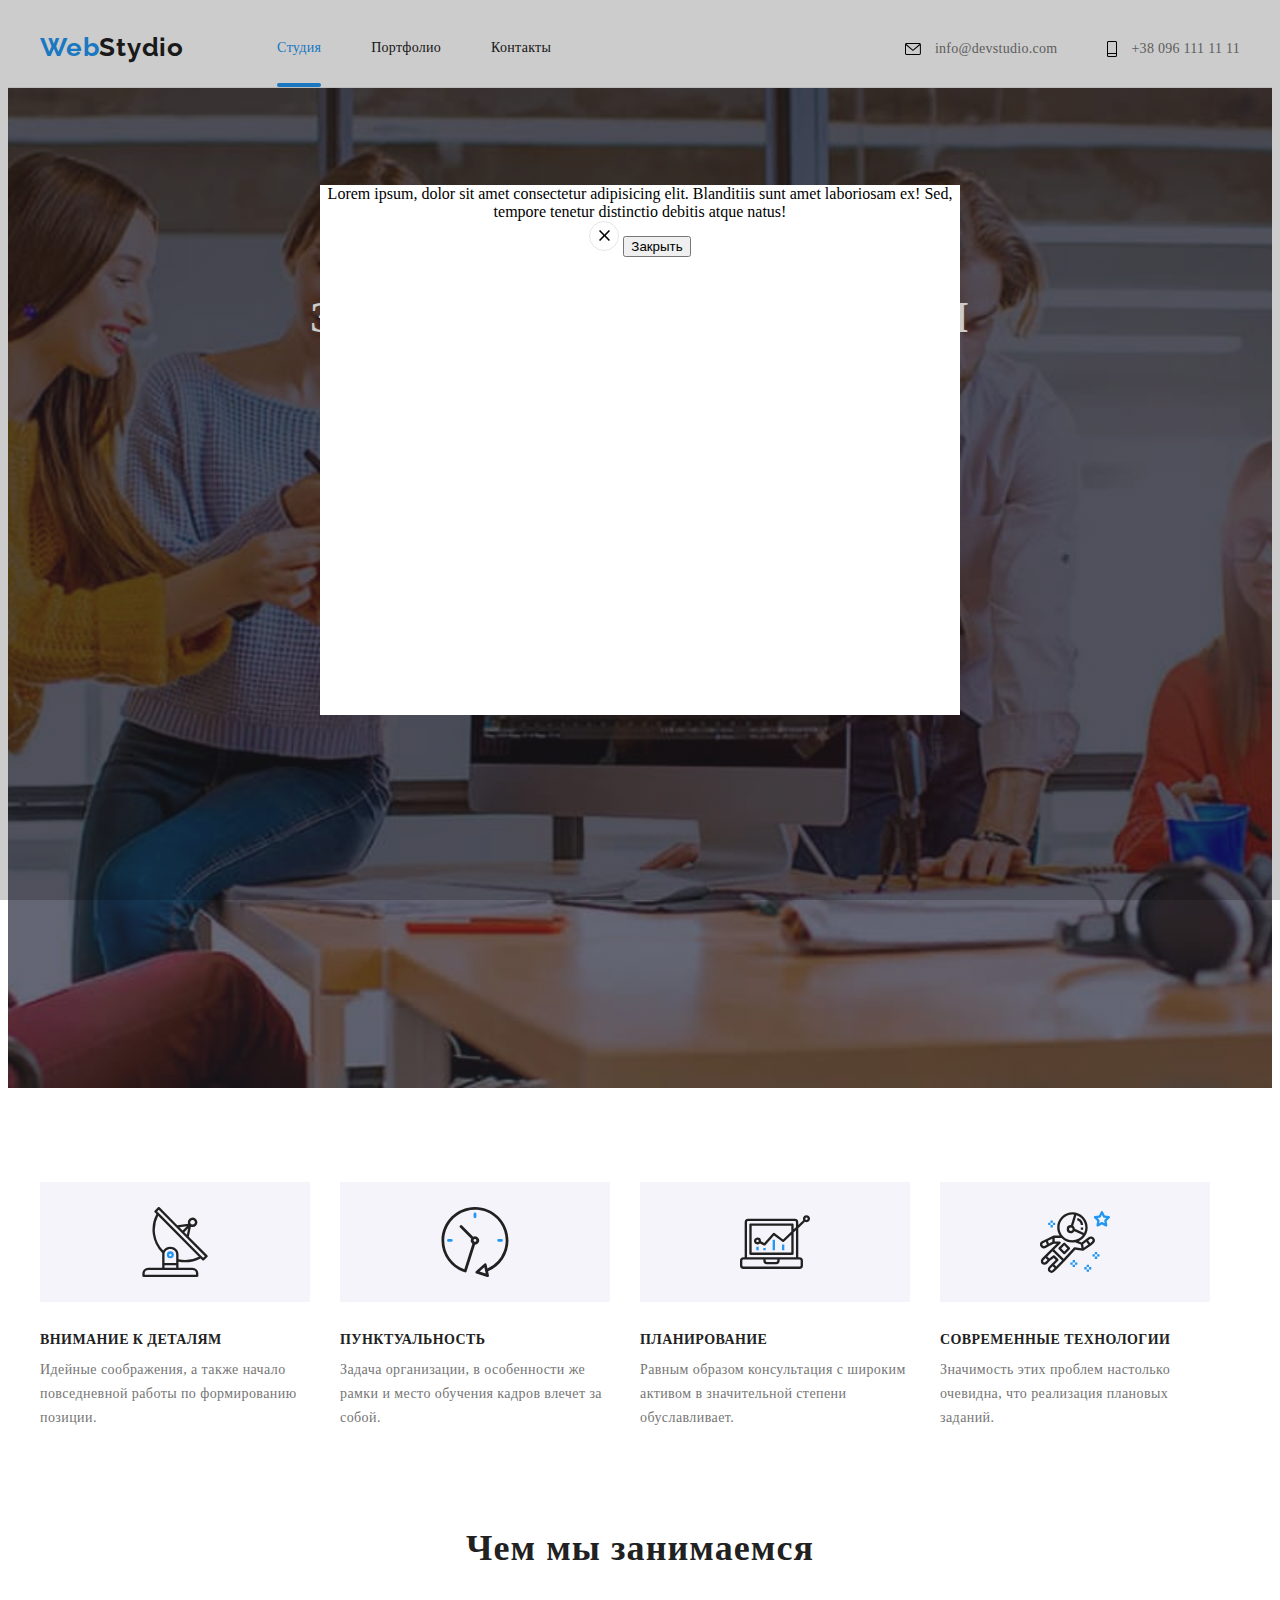
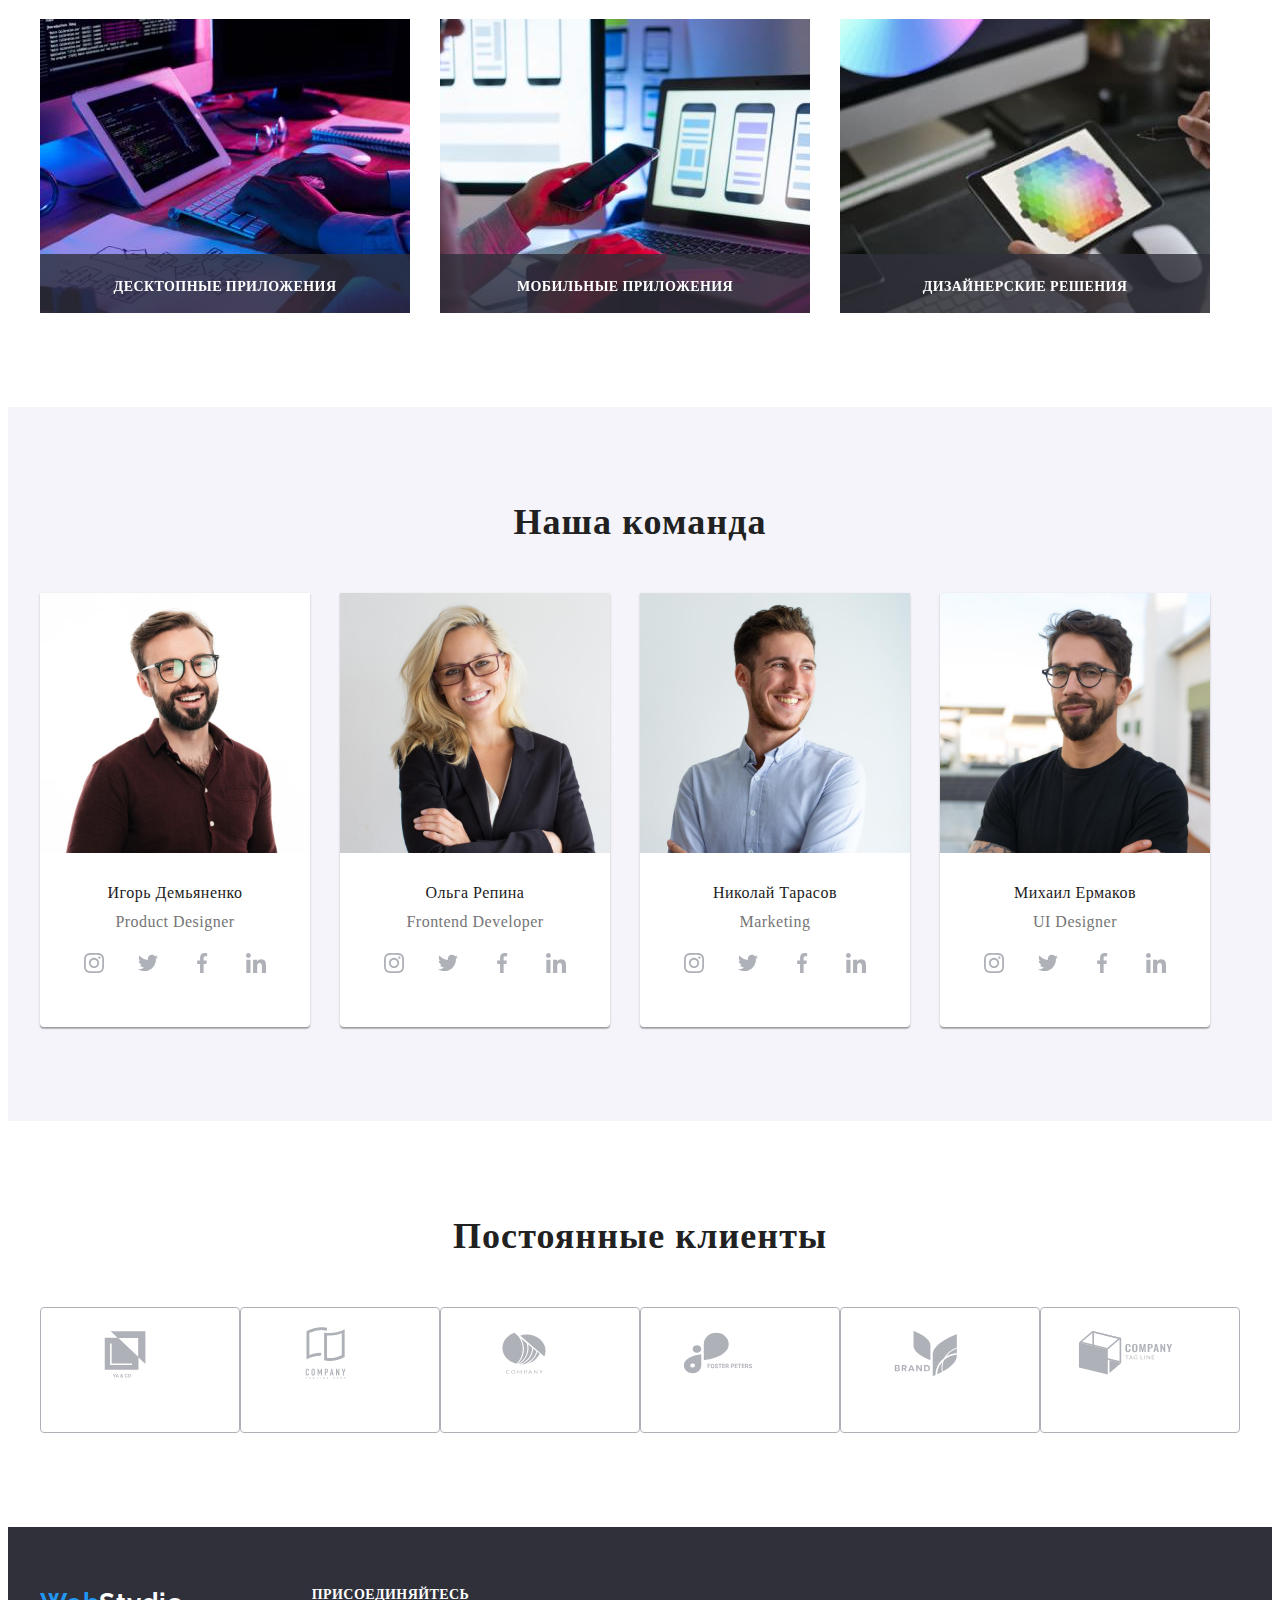
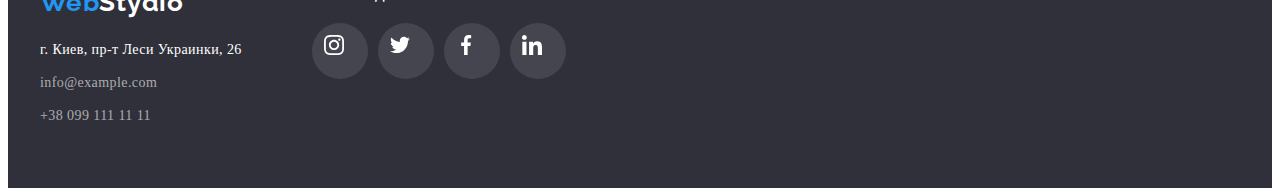
==== commit 8784b689: "DZ-5" ====
--- a/index.html
+++ b/index.html
@@ -56,6 +56,7 @@
         <button data-modal-open type="button" class="hero-btn">Заказать услугу</button>
         <div class="backdrop is-hiden" data-modal>
             <div class="modal">
+                <p>Lorem ipsum, dolor sit amet consectetur adipisicing elit. Blanditiis sunt amet laboriosam ex! Sed, tempore tenetur distinctio debitis atque natus!</p>
                 <svg class="close" width="30" height="30">
                     <use href="./images/close.svg"></use>
                 </svg>
--- a/css/styles.css
+++ b/css/styles.css
@@ -130,8 +130,19 @@
 }
 
 .current {
-  border-bottom: 2px solid var(--focus-color);
+  position: relative;
+}
+
+.current::after {
+  position: absolute;
+  content: "";
+  display: block;
+  bottom: 0;
+  left: 0;
+  width: 100%;
+  height: 4px;
   border-radius: 2px;
+  background-color: var(--focus-color);
 }
 
 .contact-information-item:not(:last-child) {
@@ -287,35 +298,38 @@
   box-shadow: 0px 4px 4px rgba(0, 0, 0, 0.15);
 }
 
-.close {
-  /* outline: 2px solid teal; */
+/* .close {
+  outline: 2px solid teal;
   position: absolute;
   background-image: url(../images/close.svg);
   right: 8px;
   top: 8px;
-}
+} */
 
 .backdrop {
-  content: "";
-  position: absolute;
+  position: fixed;
+  top: 0;
   left: 0;
-  top: 0;
   width: 100%;
   height: 100%;
   background-color: rgba(0, 0, 0, 0.2);
   /* outline: 4px solid teal; */
 }
 
+.backdrop.is-hidden {
+
+  opacity: 0;
+  pointer-events: none;
+}
+
 .modal {
-  position: relative;
-  width: 528px;
-  height: 530px;
-  background-color: #fff;
   position: absolute;
   top: 50%;
   left: 50%;
-
   transform: translate(-50%, -50%);
+  min-height: 530px;
+  min-width: 528px;
+  background-color: #fff;
 }
 
 /* -----------------HERO-BENEFITS----------------- */
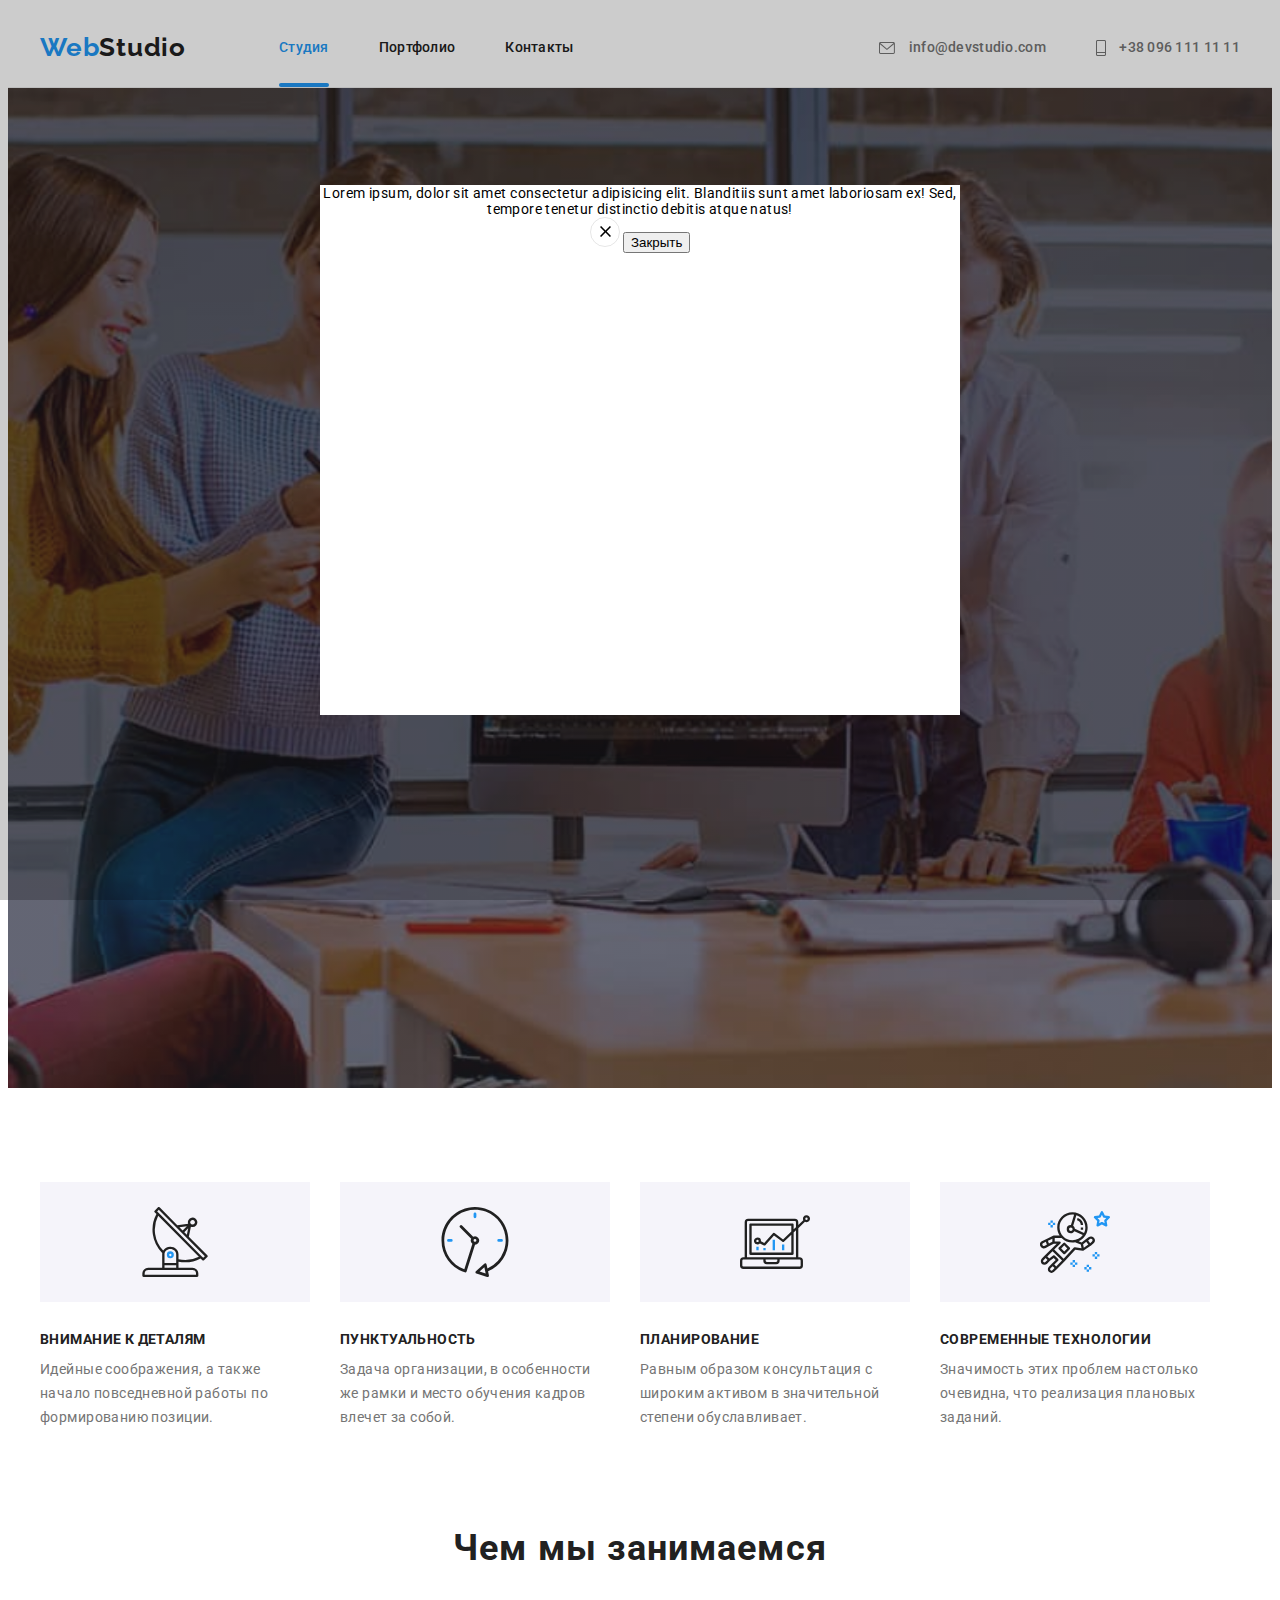
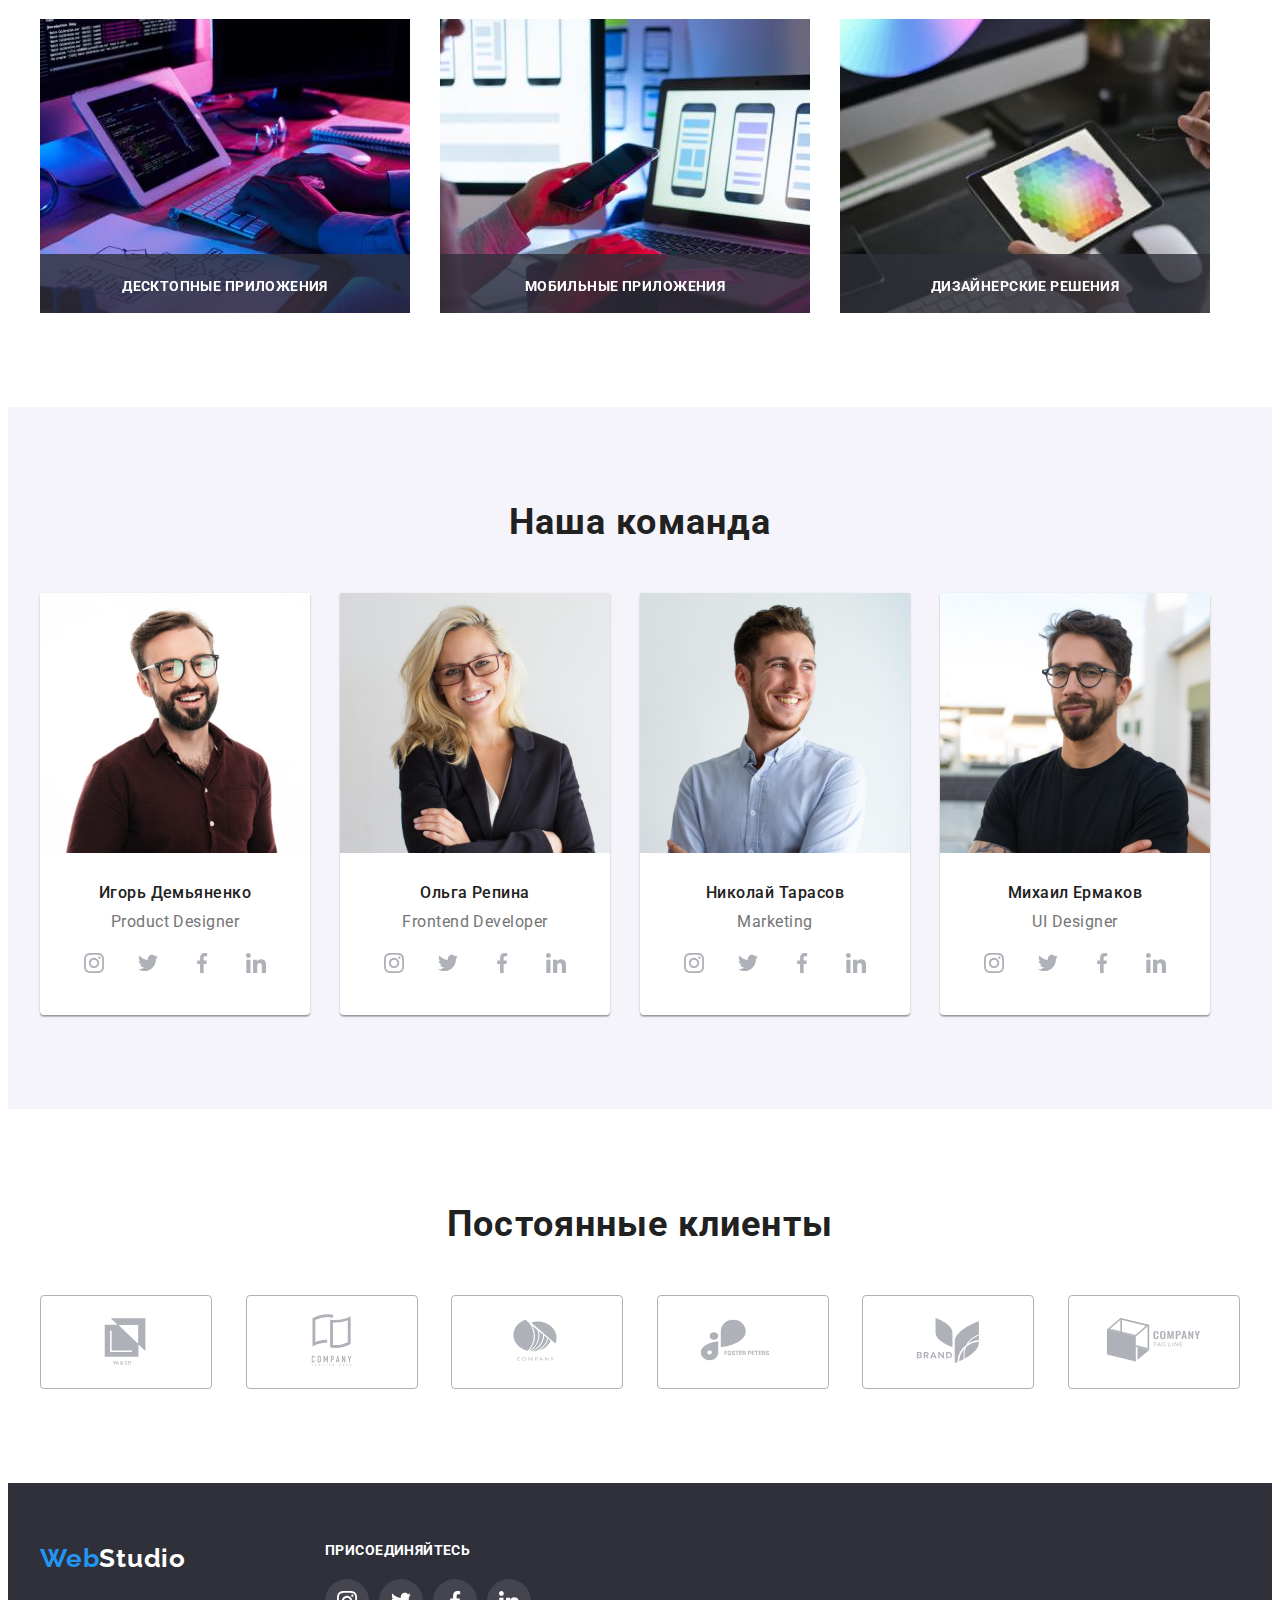
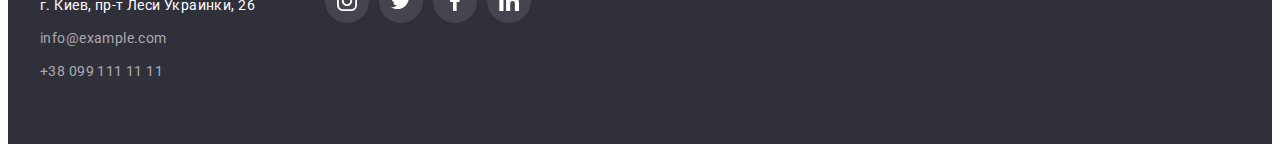
==== commit e65d4a64: "dz-5" ====
--- a/index.html
+++ b/index.html
@@ -4,7 +4,7 @@
     <meta charset="UTF-8">
     <meta http-equiv="X-UA-Compatible" content="IE=edge">
     <meta name="viewport" content="width=device-width, initial-scale=1.0">
-    <title>WebStydio</title>
+    <title>WebStudio</title>
     <link rel="preconnect" href="https://fonts.googleapis.com">
     <link rel="preconnect" href="https://fonts.gstatic.com" crossorigin>
     <link href="https://fonts.googleapis.com/css2?family=Raleway:wght@700&family=Roboto:wght@400;500;700;900&display=swap"
@@ -19,7 +19,7 @@
         <div class="container">
         <div class="header">
         <nav class="navigation">
-        <a class="logo-link-header" href=""><span class="web">Web</span>Stydio</a>
+        <a class="logo-link-header" href=""><span class="web">Web</span>Studio</a>
         <ul class="nav-list list">
             <li class="nav-list-item">
                 <a class="nav-list-link current link" href="./index.html">Cтудия</a>
@@ -65,7 +65,7 @@
         </div>
         </div>
     </section>
-    <section class="hero-benefits">
+    <section class="hero-benefits section">
     <div class="container">
         <h2 class="visually-hidden">Наши преимущества</h2>
         <ul class="benefits-list list">
@@ -88,7 +88,7 @@
         </ul>
     </div>
     </section>
-    <section class="direction-activity">
+    <section class="direction-activity section">
     <div class="container">
         <h2 class="direction-activity-header">Чем мы занимаемся</h2>
         <ul class="direction-activity-list"> 
@@ -119,7 +119,7 @@
         </ul>
     </div>
     </section>
-    <section class="team">
+    <section class="team section">
     <div class="container">
         <h2 class="team-header">Наша команда</h2>
         <ul class="team-list">
@@ -273,40 +273,52 @@
         </ul>
     </div>
     </section>
-    <section class="clients">
+    <section class="clients section">
     <div class="container">
         <h2 class="clients-header">Постоянные клиенты</h2>
         <ul class="clients-list">
-            <a href="" class="clients-list-item list">
-                <svg class="client-logo" width="106" height="60">
-                    <use href="./images/symbol-defs.svg#icon-yaco"></use>
-                </svg>
-            </a>
-            <a href="" class="clients-list-item list">
-                <svg class="client-logo" width="106" height="60">
-                    <use href="./images/symbol-defs.svg#icon-company"></use>
-                </svg>
-            </a>
-            <a href="" class="clients-list-item list">
-                <svg class="client-logo" width="106" height="60">
-                    <use href="./images/symbol-defs.svg#icon-company2"></use>
-                </svg>
-            </a>
-            <a href="" class="clients-list-item list">
-                <svg class="client-logo" width="106" height="60">
-                    <use href="./images/symbol-defs.svg#icon-foster-peters"></use>
-                </svg>
-            </a>
-            <a href="" class="clients-list-item list">
-                <svg class="client-logo" width="106" height="60">
-                    <use href="./images/symbol-defs.svg#icon-brand"></use>
-                </svg>
-            </a>
-            <a href="" class="clients-list-item list">
-                <svg class="client-logo" width="106" height="60">
-                    <use href="./images/symbol-defs.svg#icon-tag-line"></use>
-                </svg>
-            </a>
+            <li class="clients-list-item list">
+                <a href="">
+                    <svg class="client-logo" width="106" height="60">
+                        <use href="./images/symbol-defs.svg#icon-yaco"></use>
+                    </svg>
+                </a>
+            </li>
+            <li class="clients-list-item list">
+                <a href="">
+                    <svg class="client-logo" width="106" height="60">
+                        <use href="./images/symbol-defs.svg#icon-company"></use>
+                    </svg>
+                </a>
+            </li>
+            <li class="clients-list-item list">
+                <a href="">
+                    <svg class="client-logo" width="106" height="60">
+                        <use href="./images/symbol-defs.svg#icon-company2"></use>
+                    </svg>
+                </a>
+            </li>
+            <li class="clients-list-item list">
+                <a href="">
+                    <svg class="client-logo" width="106" height="60">
+                        <use href="./images/symbol-defs.svg#icon-foster-peters"></use>
+                    </svg>
+                </a>
+            </li>
+            <li class="clients-list-item list">
+                <a href="">
+                    <svg class="client-logo" width="106" height="60">
+                        <use href="./images/symbol-defs.svg#icon-brand"></use>
+                    </svg>
+                </a>
+            </li>
+            <li class="clients-list-item list">
+                <a href="">
+                    <svg class="client-logo" width="106" height="60">
+                        <use href="./images/symbol-defs.svg#icon-tag-line"></use>
+                    </svg>
+                </a>
+            </li>
         </ul>
     </div>
     </section>
@@ -315,7 +327,7 @@
         <div class="container">
             <div class="footer-container">
                 <div class="left">
-                     <a class= "logo-link-footer" href=""><span class="web">Web</span>Stydio</a>
+                     <a class= "logo-link-footer" href=""><span class="web">Web</span>Studio</a>
                     <address>
                         <ul class="address-list list"> 
                             <li class="address-list-item">
--- a/css/styles.css
+++ b/css/styles.css
@@ -41,8 +41,10 @@
   --footer-contacts-color: rgba(255, 255, 255, 0.6);
 }
 
-.body {
-  font-family: 'Roboto';
+body {
+  font-family: "Roboto", sans-serif;
+  letter-spacing: 0.03em;
+  font-size: 14px;
 }
 
 /* -----------------HEADER----------------- */
@@ -54,6 +56,11 @@
   padding-left: 15px;
   padding-right: 15px;
   /* outline: 1px solid crimson; */
+}
+
+.section {
+  padding-top: 94px;
+  padding-bottom: 94px;
 }
 
 .header-border {
@@ -162,38 +169,16 @@
   transition: color 250ms cubic-bezier(0.4, 0, 0.2, 1);
 }
 
-.mail-icon {
-  vertical-align: middle;
-  margin-right: 10px;
-}
-
-.tel-icon {
-  vertical-align: middle;
-  margin-right: 10px;
-}
-
-/* .contact-mail-header::before {
-  display: inline-block;
-  content: "";
-  width: 16px;
-  height: 12px;
-  margin-right: 10px;
-  background-size: contain;
-  background-repeat: no-repeat;
-  vertical-align: middle;
-  background-position: center;
-  background-image: url(../images/email.svg);
-} */
-
 .contact-mail-header:hover,
 .contact-mail-header:focus {
   color: var(--focus-color);
 }
 
-/* .contact-mail-header:hover::before,
-.contact-mail-header:focus::before {
-  background-image: url(../images/email-hover.svg);
-} */
+.mail-icon {
+  fill: inherit;
+  vertical-align: middle;
+  margin-right: 10px;
+}
 
 .contact-number-header {
   font-weight: 500;
@@ -207,22 +192,20 @@
   transition: color 250ms cubic-bezier(0.4, 0, 0.2, 1);
 }
 
-/* .contact-number-header::before {
-  display: inline-block;
-  content: "";
-  width: 10px;
-  height: 16px;
-  margin-right: 10px;
-  background-size: contain;
-  background-repeat: no-repeat;
-  background-position: center;
-  vertical-align: middle;
-  background-image: url(../images/tel.svg);
-} */
-
 .contact-number-header:hover,
 .contact-number-header:focus {
   color: var(--focus-color);
+}
+
+.tel-icon {
+  vertical-align: middle;
+  margin-right: 10px;
+  fill: inherit;
+}
+
+.contact-information-item {
+  color: var(--light-text-color);
+  fill: var(--light-text-color);
 }
 
 .contact-information-item:hover,
@@ -230,11 +213,6 @@
   color: var(--focus-color);
   fill: var(--focus-color);
 }
-
-/* .contact-number-header:hover::before,
-.contact-number-header:focus::before {
-  background-image: url(../images/tel-hover.svg);
-} */
 
 /* -----------------HERO----------------- */
 
@@ -335,8 +313,7 @@
 /* -----------------HERO-BENEFITS----------------- */
 
 .hero-benefits {
-  padding-top: 94px;
-  padding-bottom: 94px;
+
 }
 
 .benefits-list {
@@ -416,7 +393,7 @@
 /* -----------------DIRECTION-ACTIVITY----------------- */
 
 .direction-activity {
-  padding-bottom: 94px;
+  padding-top: 0;
 }
 
 .direction-activity-header {
@@ -477,8 +454,6 @@
 /* -----------------TEAM----------------- */
 
 .team {
-  padding-top: 94px;
-  padding-bottom: 94px;
   background-color: var(--light-background-color);
   /* outline: 2px solid teal; */
 }
@@ -551,11 +526,10 @@
 }
 
 .social-link-item {
-  display: inline-block;
+  display: flex;
+  justify-content: center;
+  align-items: center;
   padding: 0;
-  border: none;
-  padding-top: 12px;
-  /* color: var(--dark-text-color); */
   width: 44px;
   height: 44px;
   border-radius: 50%;
@@ -571,8 +545,6 @@
 /* -----------------CLIENTS----------------- */
 
 .clients {
-  padding-top: 94px;
-  padding-bottom: 94px;
   /* background-color: var(--light-background-color); */
   /* outline: 2px solid teal; */
 }
@@ -584,13 +556,12 @@
 }
 
 .clients-list-item {
+  display: flex;
+  justify-content: center;
+  align-items: center;
   width: 170px;
   height: 92px;
   border-radius: 4px;
-  padding-top: 16px;
-  padding-bottom: 16px;
-  padding-left: 32px;
-  padding-right: 32px;
   cursor: pointer;
   fill: #AFB1B8;
   border: 1px solid #AFB1B8;
@@ -708,10 +679,10 @@
 }
 
 .footer-social-link-item {
+  display: flex;
+  justify-content: center;
+  align-items: center;
   padding: 0;
-  border: none;
-  padding-top: 12px;
-  padding-left: 12px;
   color: var(--dark-text-color);
   width: 44px;
   height: 44px;
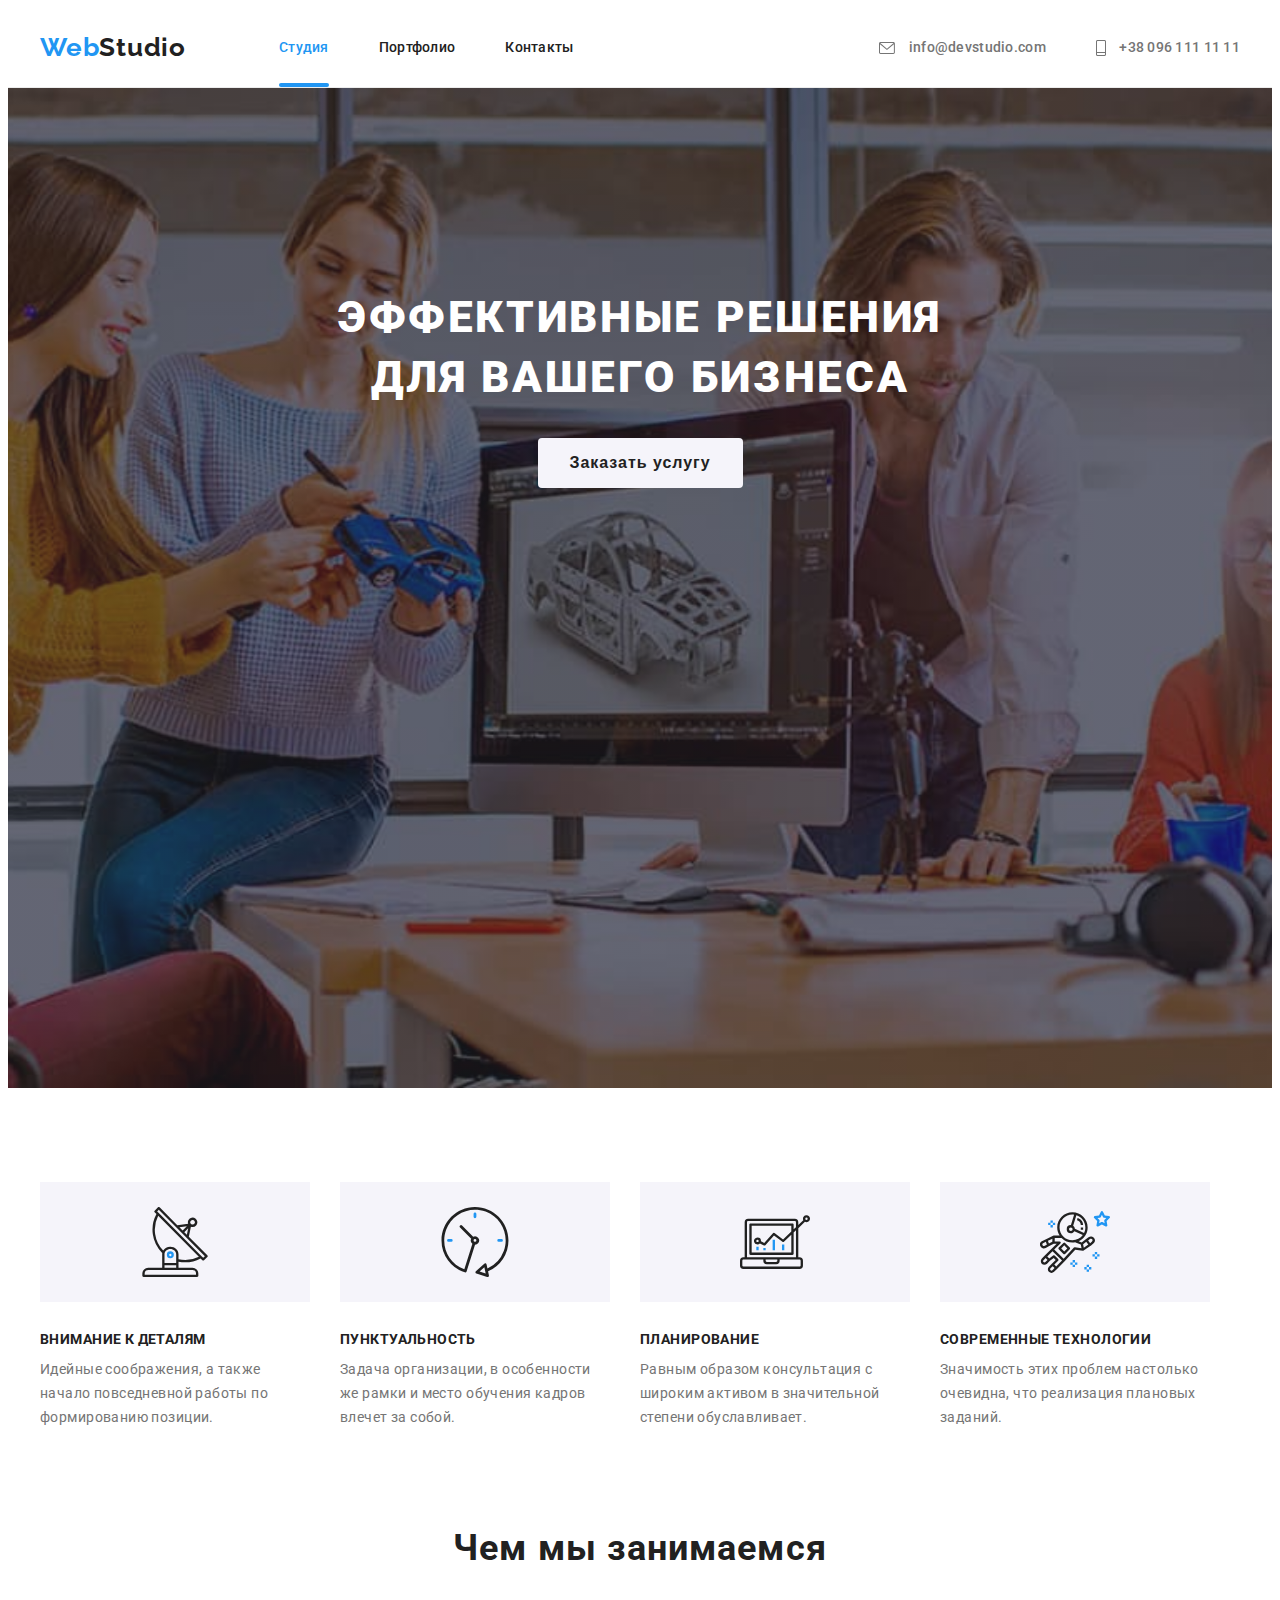
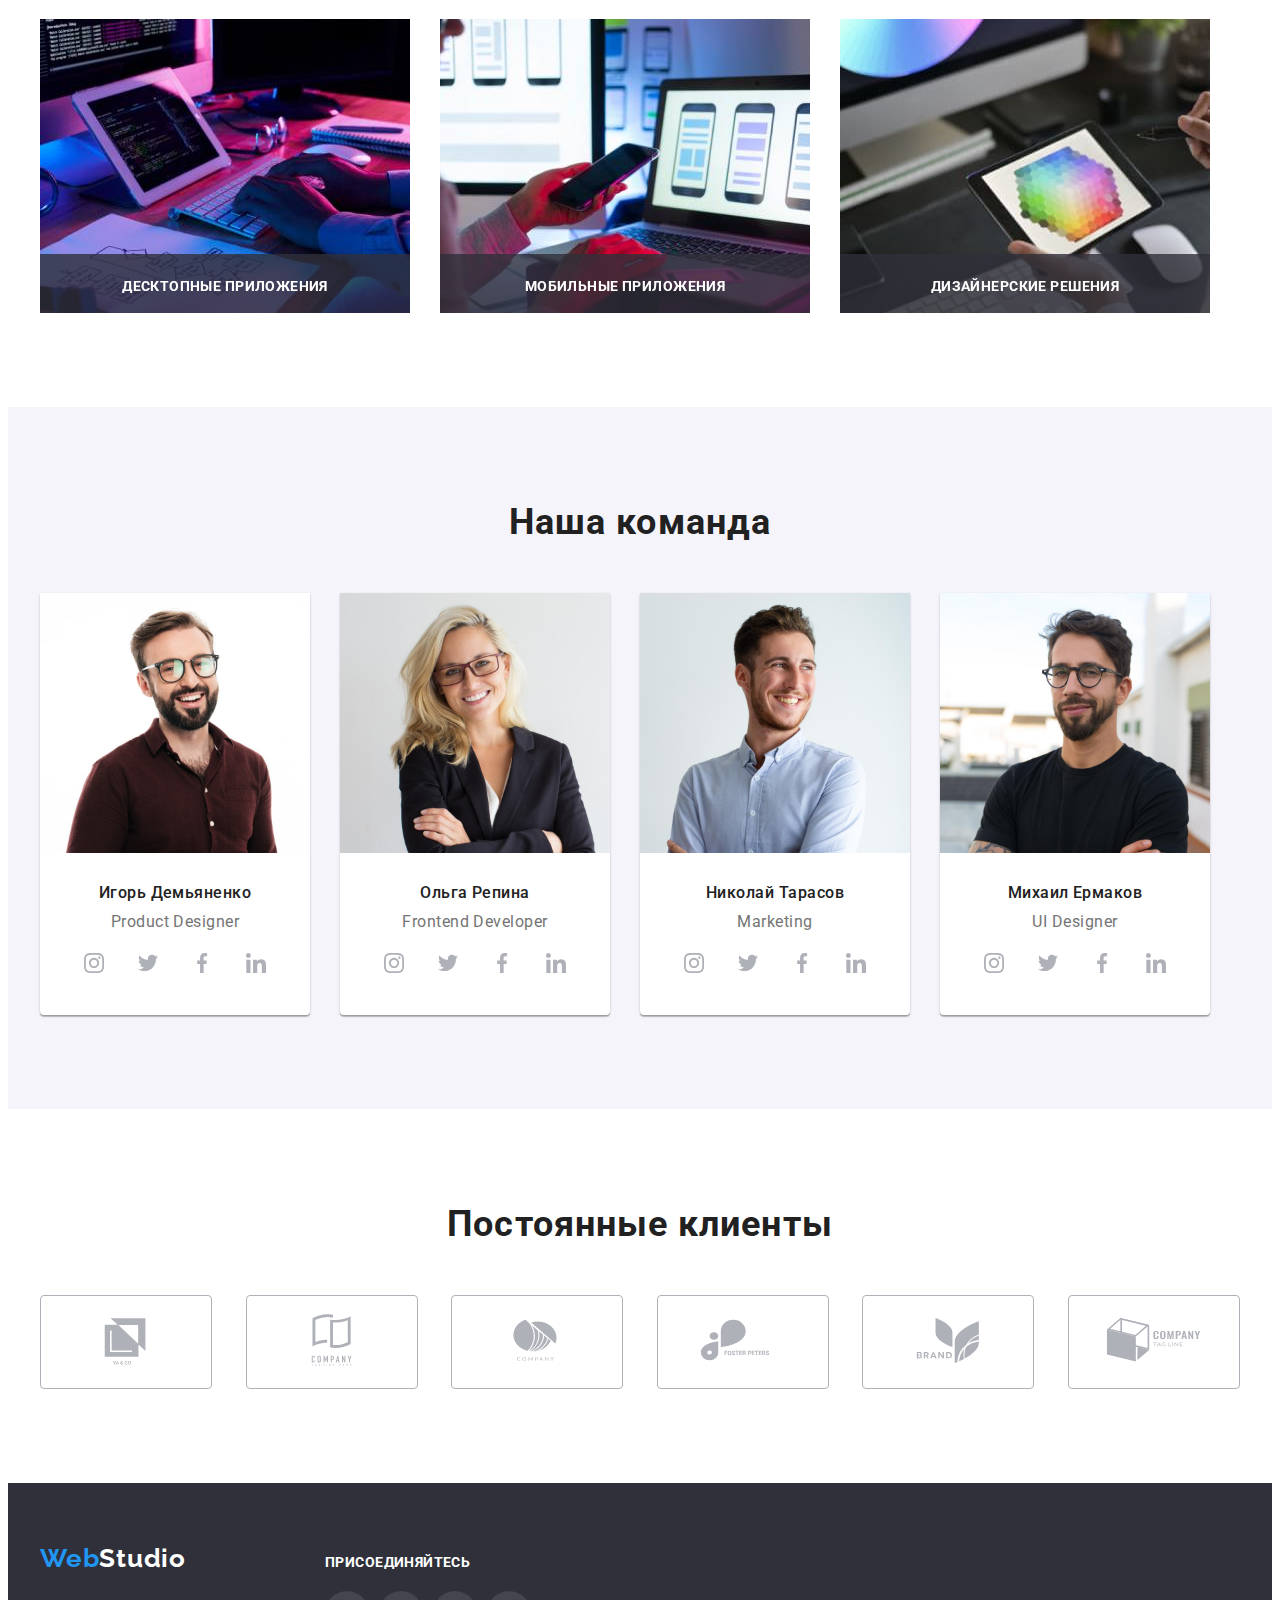
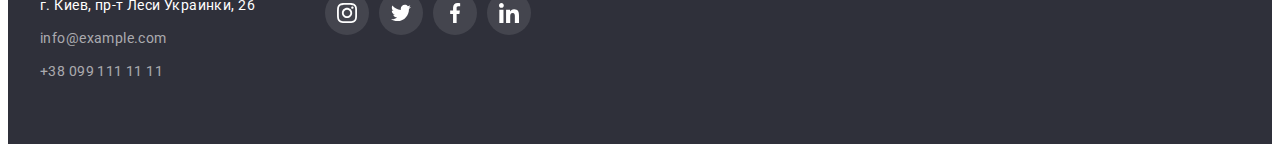
==== commit 2e3d8247: "dz-5" ====
--- a/index.html
+++ b/index.html
@@ -54,13 +54,11 @@
         <div class="container hero-title">
         <h1 class="main-title">Эффективные решения для вашего бизнеса</h1>
         <button data-modal-open type="button" class="hero-btn">Заказать услугу</button>
-        <div class="backdrop is-hiden" data-modal>
+        <div class="backdrop is-hidden" data-modal>
             <div class="modal">
-                <p>Lorem ipsum, dolor sit amet consectetur adipisicing elit. Blanditiis sunt amet laboriosam ex! Sed, tempore tenetur distinctio debitis atque natus!</p>
-                <svg class="close" width="30" height="30">
-                    <use href="./images/close.svg"></use>
+                <svg data-modal-close class="close" width="30" height="30">
+                    <use href="./images/diagram.svg"></use>
                 </svg>
-                <button data-modal-close>Закрыть</button>
             </div>
         </div>
         </div>
@@ -351,26 +349,34 @@
                     <div class="footer-social-links">
                         <p class="footer-inscription">Присоединяйтесь</p>
                         <ul class="footer-social-link">
-                            <a class="footer-social-link-item" href="">
-                                <svg class="footer-links" width="20" height="20">
-                                    <use href="./images/symbol-defs.svg#icon-instagram"></use>
-                                </svg>
-                            </a>
-                            <a class="footer-social-link-item" href="">
-                                <svg class="footer-links" width="20" height="20">
-                                    <use href="./images/symbol-defs.svg#icon-twitter"></use>
-                                </svg>
-                            </a>
-                            <a class="footer-social-link-item" href="">
-                                <svg class="footer-links" width="20" height="20">
-                                    <use href="./images/symbol-defs.svg#icon-facebook"></use>
-                                </svg>
-                            </a>
-                            <a class="footer-social-link-item" href="">
-                                <svg class="footer-links" width="20" height="20">
-                                    <use href="./images/symbol-defs.svg#icon-linkedin"></use>
-                                </svg>
-                            </a>
+                            <li class="footer-social-link-item">
+                                <a class="wrapper-footer-links" href="">
+                                    <svg class="footer-links" width="20" height="20">
+                                        <use href="./images/symbol-defs.svg#icon-instagram"></use>
+                                    </svg>
+                                </a>
+                            </li>
+                            <li class="footer-social-link-item">
+                                <a class="wrapper-footer-links" href="">
+                                    <svg class="footer-links" width="20" height="20">
+                                        <use href="./images/symbol-defs.svg#icon-twitter"></use>
+                                    </svg>
+                                </a>
+                            </li>
+                            <li class="footer-social-link-item">
+                                <a class="wrapper-footer-links" href="">
+                                    <svg class="footer-links" width="20" height="20">
+                                        <use href="./images/symbol-defs.svg#icon-facebook"></use>
+                                    </svg>
+                                </a>
+                            </li>
+                            <li class="footer-social-link-item">
+                                <a class="wrapper-footer-links" href="">
+                                    <svg class="footer-links" width="20" height="20">
+                                        <use href="./images/symbol-defs.svg#icon-linkedin"></use>
+                                    </svg>
+                                </a>
+                            </li>
                         </ul>
                     </div>
                 </div>
--- a/css/styles.css
+++ b/css/styles.css
@@ -286,11 +286,12 @@
 
 .backdrop {
   position: fixed;
+  /* opacity: 0; */
   top: 0;
   left: 0;
   width: 100%;
   height: 100%;
-  background-color: rgba(0, 0, 0, 0.2);
+  background-color: rgba(0, 0, 0, 0.7);
   /* outline: 4px solid teal; */
 }
 
@@ -308,6 +309,17 @@
   min-height: 530px;
   min-width: 528px;
   background-color: #fff;
+  border-radius: 4px;
+}
+
+.close {
+  position: absolute;
+  top: 8px;
+  right: 8px;
+  outline: 3px solid #ECECEC;
+  border-radius: 50%;
+  cursor: pointer;
+
 }
 
 /* -----------------HERO-BENEFITS----------------- */
@@ -669,12 +681,13 @@
 
 .footer-container {
   display: flex;
+  align-items: baseline;
 }
 
 .footer-social-link {
   display: flex;
-  padding: 0;
-  margin: 0;
+  /* padding: 0;
+  margin: 0; */
   /* outline: 1px solid teal; */
 }
 
@@ -682,7 +695,7 @@
   display: flex;
   justify-content: center;
   align-items: center;
-  padding: 0;
+  /* padding: 0; */
   color: var(--dark-text-color);
   width: 44px;
   height: 44px;
@@ -693,10 +706,16 @@
   transition: background-color 250ms cubic-bezier(0.4, 0, 0.2, 1);
 }
 
+.wrapper-footer-links {
+  width: 20px;
+  height: 20px;
+}
+
 .footer-links {
   /* width: 20px;
   height: 20px; */
   /* outline: 2px solid teal; */
+  fill: inherit;
 }
 
 /* .footer-links:hover {
@@ -780,8 +799,6 @@
 }
 
 .portfolio-projects-item {
-  outline: 1px solid #EEEEEE;
-  cursor: pointer;
   transition: box-shadow 250ms cubic-bezier(0.4, 0, 0.2, 1);
 }
 
@@ -804,8 +821,17 @@
   overflow: hidden;
 }
 
+.project-description {
+  padding-top: 30px;
+  padding-bottom: 30px;
+  padding-left: 24px;
+  border-left: 1px solid #EEEEEE;
+  border-right: 1px solid #EEEEEE;
+  border-bottom: 1px solid #EEEEEE;
+  text-decoration: none;
+}
+
 .portfolio-projects-description {
-  display: inline-block;
   content: "";
   position: absolute;
   width: 100%;
@@ -870,9 +896,7 @@
   font-size: 18px;
   line-height: 2;
   letter-spacing: 0.06em;
-  padding-top: 20px;
   padding-bottom: 4px;
-  padding-left: 24px;
   color: var(--dark-text-color);
 }
 
@@ -881,8 +905,6 @@
   font-size: 16px;
   line-height: 1.88;
   letter-spacing: 0.03em;
-  padding-bottom: 20px;
-  padding-left: 24px;
   color: var(--light-text-color);
 }
 
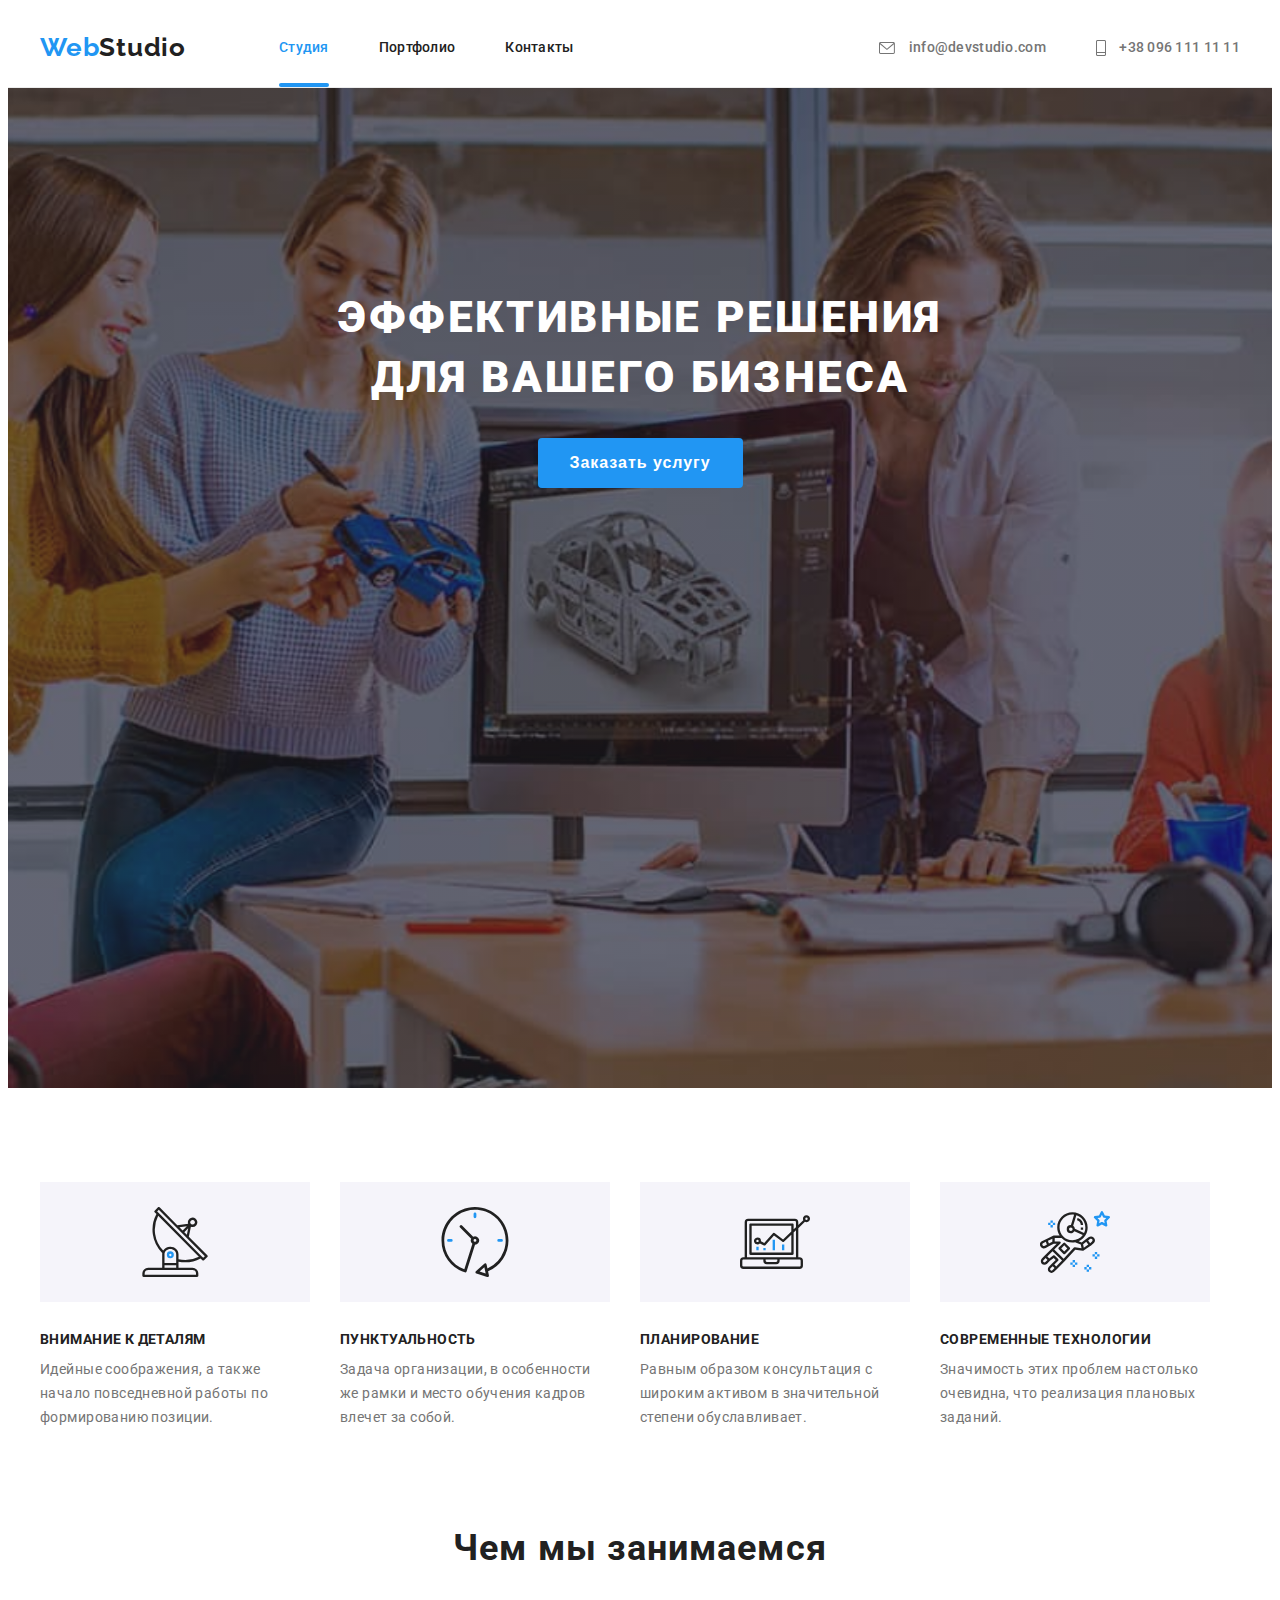
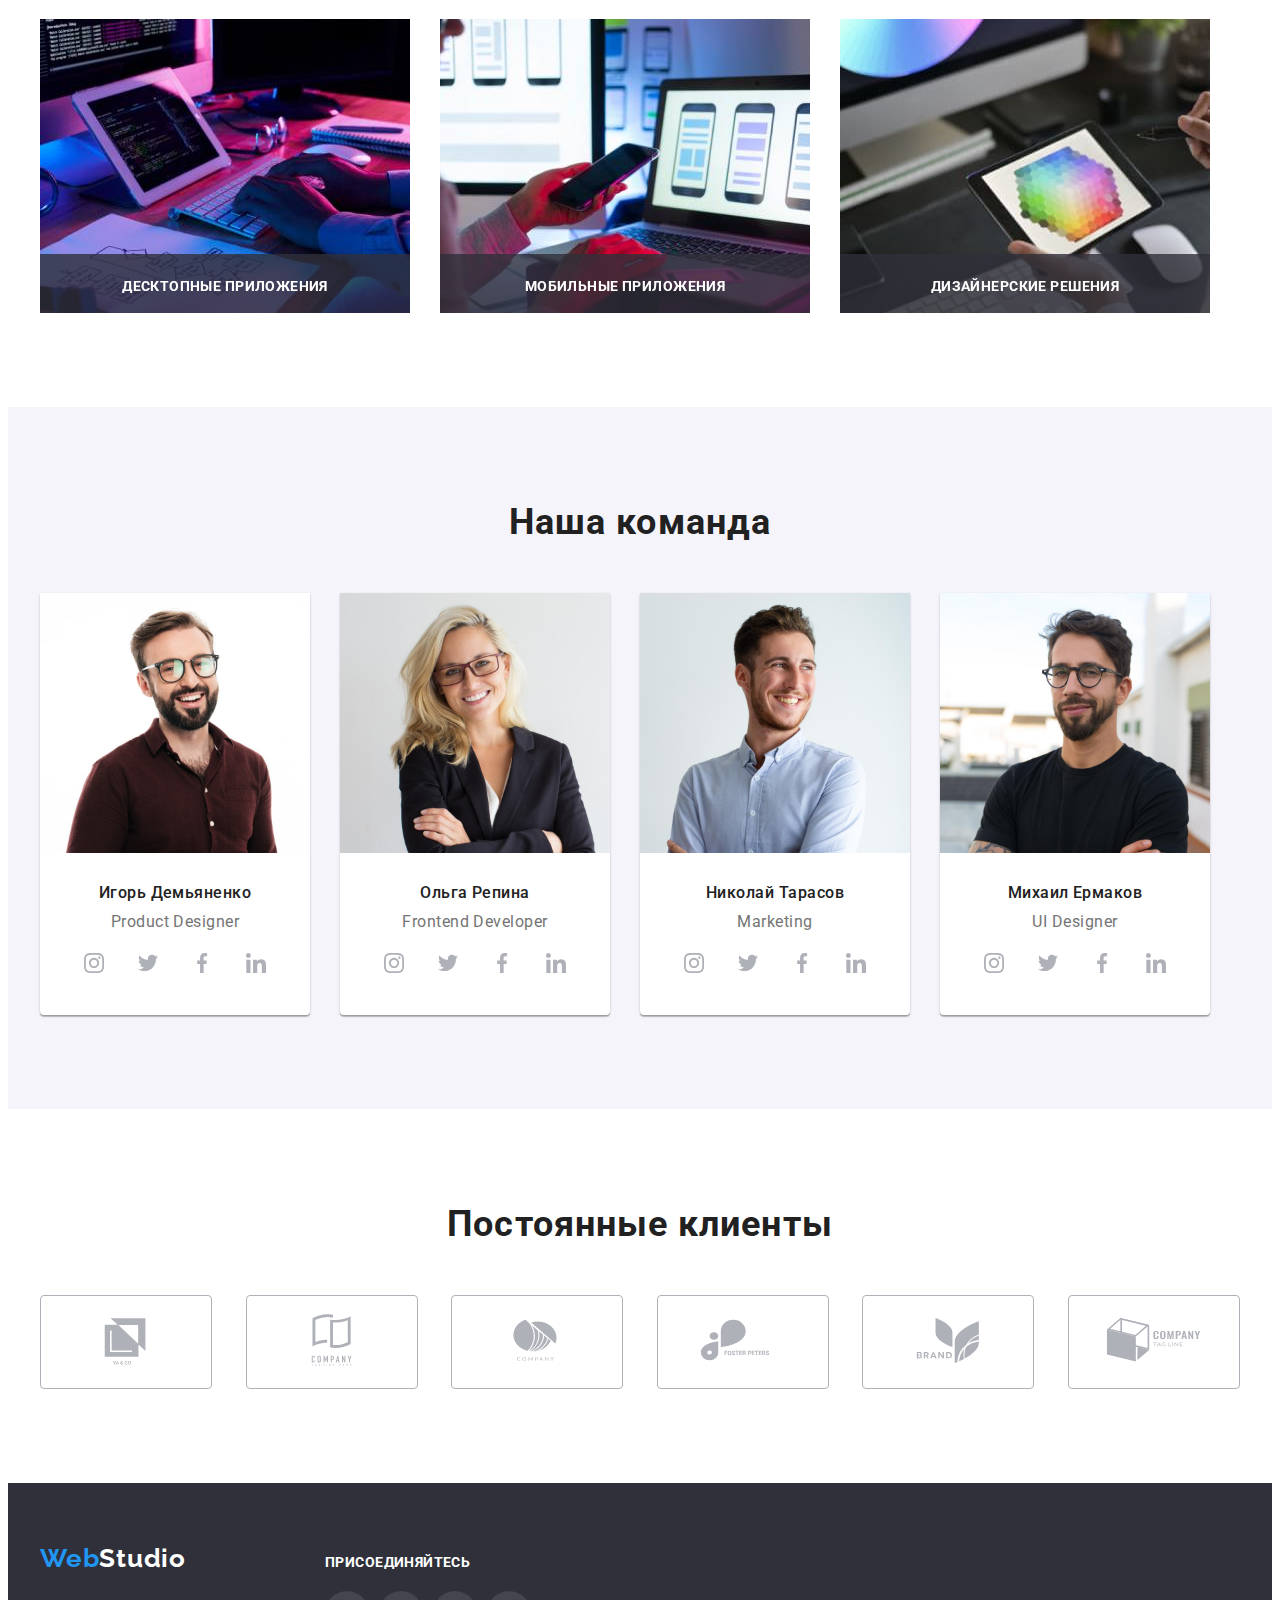
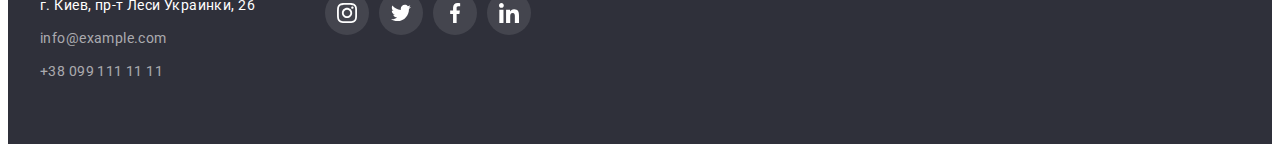
==== commit a7cf3f13: "DZ-5" ====
--- a/index.html
+++ b/index.html
@@ -56,9 +56,11 @@
         <button data-modal-open type="button" class="hero-btn">Заказать услугу</button>
         <div class="backdrop is-hidden" data-modal>
             <div class="modal">
-                <svg data-modal-close class="close" width="30" height="30">
-                    <use href="./images/diagram.svg"></use>
-                </svg>
+                <ul data-modal-close class="action">
+                    <li>
+                        <button></button>
+                    </li> 
+                </ul>
             </div>
         </div>
         </div>
--- a/css/styles.css
+++ b/css/styles.css
@@ -38,6 +38,7 @@
   --focus-color: #2196f3;
   --dark-background-color: #2f303a;
   --light-background-color: #F5F4FA;
+  --svg-color: #AFB1B8;
   --footer-contacts-color: rgba(255, 255, 255, 0.6);
 }
 
@@ -264,8 +265,8 @@
   cursor: pointer;
   border: none;
   border-radius: 4px;
-  color: var(--dark-text-color);
-  background-color: var(--light-background-color);
+  color: var(--wight-text-color);
+  background-color: var(--focus-color);
   transition: color, background-color 250ms cubic-bezier(0.4, 0, 0.2, 1);
 }
 
@@ -291,7 +292,7 @@
   left: 0;
   width: 100%;
   height: 100%;
-  background-color: rgba(0, 0, 0, 0.7);
+  background-color: rgba(0, 0, 0, 0.2);
   /* outline: 4px solid teal; */
 }
 
@@ -306,21 +307,59 @@
   top: 50%;
   left: 50%;
   transform: translate(-50%, -50%);
-  min-height: 530px;
+  min-height: 580px;
   min-width: 528px;
-  background-color: #fff;
+  background-color: var(--wight-text-color);
+  box-shadow: 0px 1px 3px rgba(0, 0, 0, 0.12), 0px 1px 1px rgba(0, 0, 0, 0.14), 0px 2px 1px rgba(0, 0, 0, 0.2);
   border-radius: 4px;
-}
-
-.close {
+  z-index: 10;
+}
+
+.action {
+  position: absolute;
+  top: 8px;
+  right: 8px;
+  display: flex;
+  justify-content: center;
+  align-items: center;
+  width: 30px;
+  height: 30px;
+  list-style: none;
+  border-radius: 50%;
+  border: 1px solid rgba(0, 0, 0, 0.1);
+  cursor: pointer;
+}
+
+.action button {
+  display: block;
+  fill: var(--svg-color);
+  border: none;
+  width: 11px;
+  height: 11px;
+  background-repeat: no-repeat;
+  background-color: var(--wight-text-color);
+  background-image: url(../images/close.svg);
+  background-position: center;
+  cursor: pointer;
+}
+
+/* .close {
   position: absolute;
   top: 8px;
   right: 8px;
   outline: 3px solid #ECECEC;
   border-radius: 50%;
+  border: 1px solid var(--svg-color);
   cursor: pointer;
-
-}
+  outline: 2px solid teal;
+  display: block;
+  width: 30px;
+  height: 30px;
+  padding: 10px;
+  color: var(--svg-color);
+  fill: var(--svg-color);
+  background-image: url(../images/close.svg);
+} */
 
 /* -----------------HERO-BENEFITS----------------- */
 
@@ -530,6 +569,7 @@
   margin: 0;
   list-style: none;
   justify-content: space-between;
+  /* outline: 2px solid teal; */
 }
 
 .social-link-item:hover {
@@ -575,8 +615,8 @@
   height: 92px;
   border-radius: 4px;
   cursor: pointer;
-  fill: #AFB1B8;
-  border: 1px solid #AFB1B8;
+  fill: var(--svg-color);
+  border: 1px solid var(--svg-color);
   /* outline: 2px solid tomato; */
   transition: fill 250ms cubic-bezier(0.4, 0, 0.2, 1), border 250ms cubic-bezier(0.4, 0, 0.2, 1);
 }
@@ -585,10 +625,6 @@
   fill: var(--focus-color);
   border: 1px solid var(--focus-color);
 }
-
-/* .clients-list-item:not(:last-child) {
-  margin-right: 30px;
-} */
 
 .clients-header {
   font-weight: bold;
@@ -600,14 +636,9 @@
   color: var(--dark-text-color);
 }
 
-/* .client-logo {
-  width: 106px;
-  height: 60px;
-} */
-
-/* .client-logo:hover {
-  fill: var(--focus-color);
-} */
+.client-logo {
+  fill: inherit;
+}
 
 /* -----------------FOOTER----------------- */
 
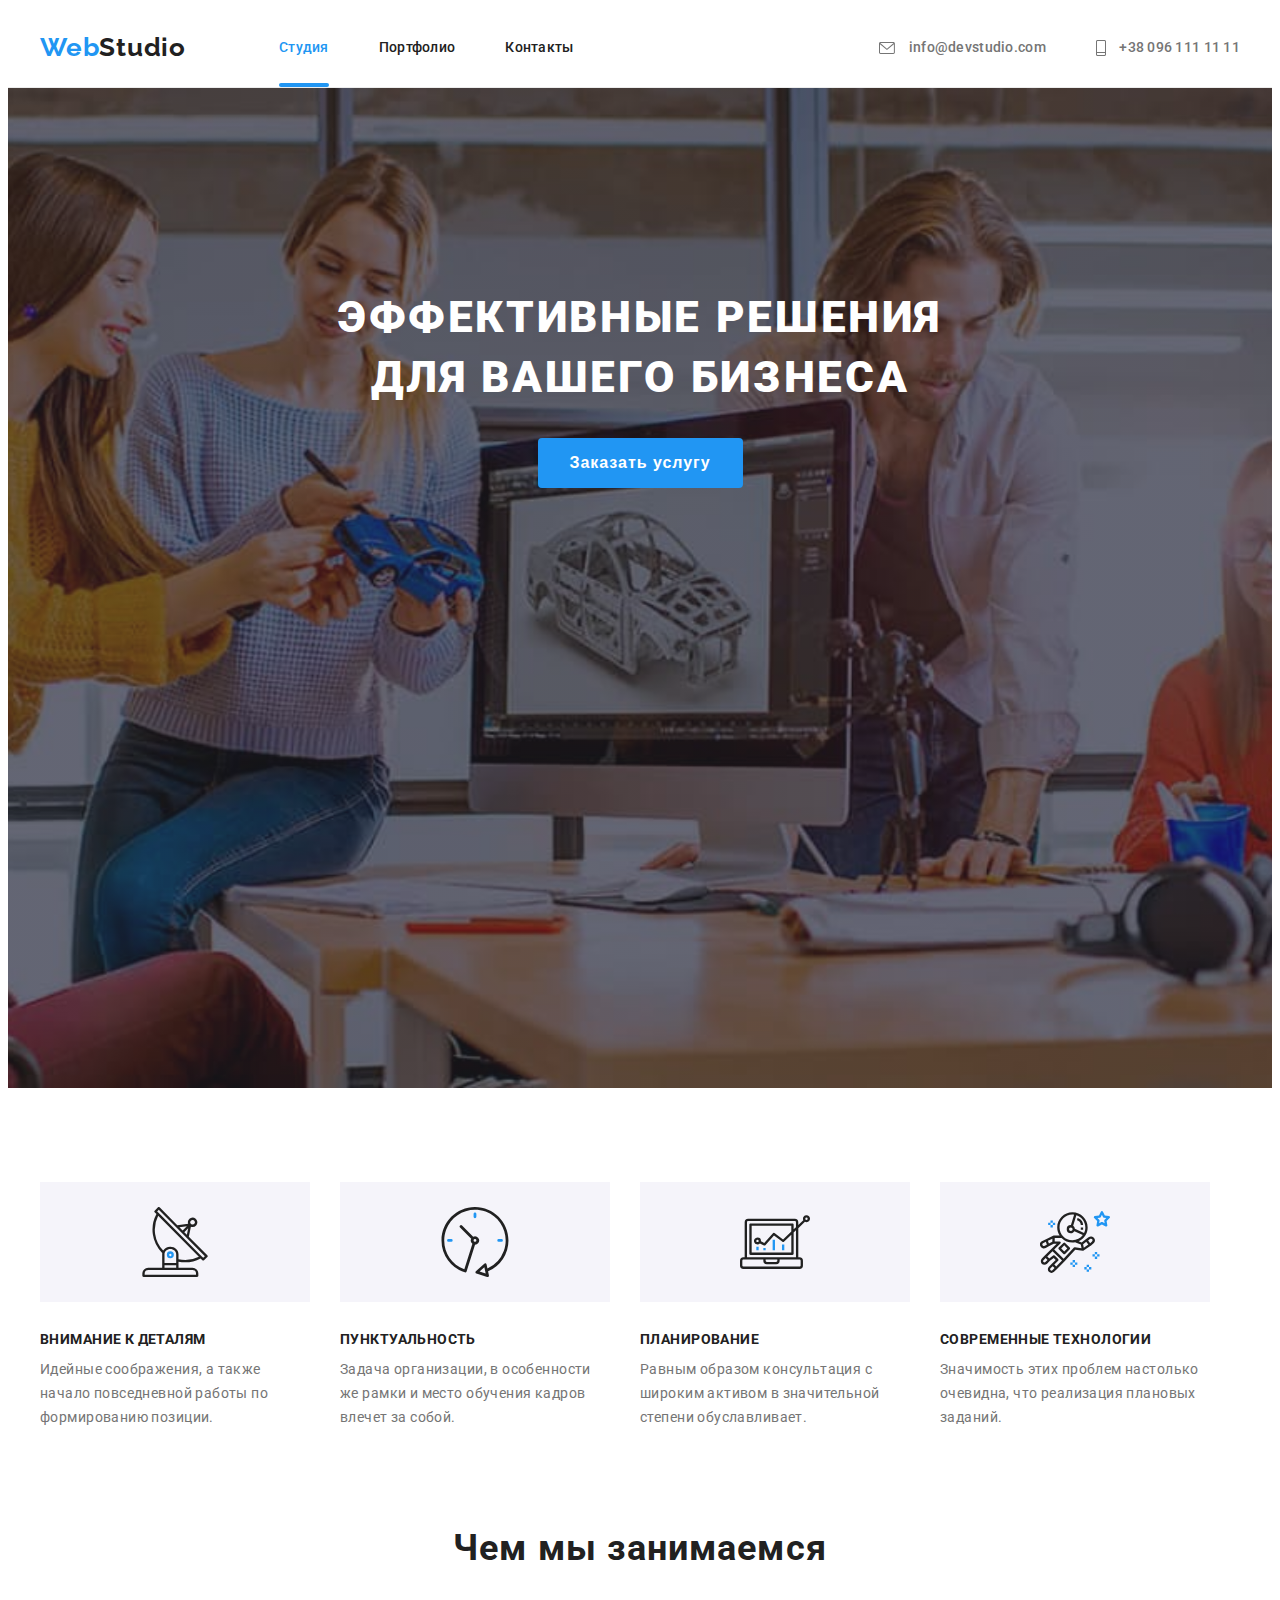
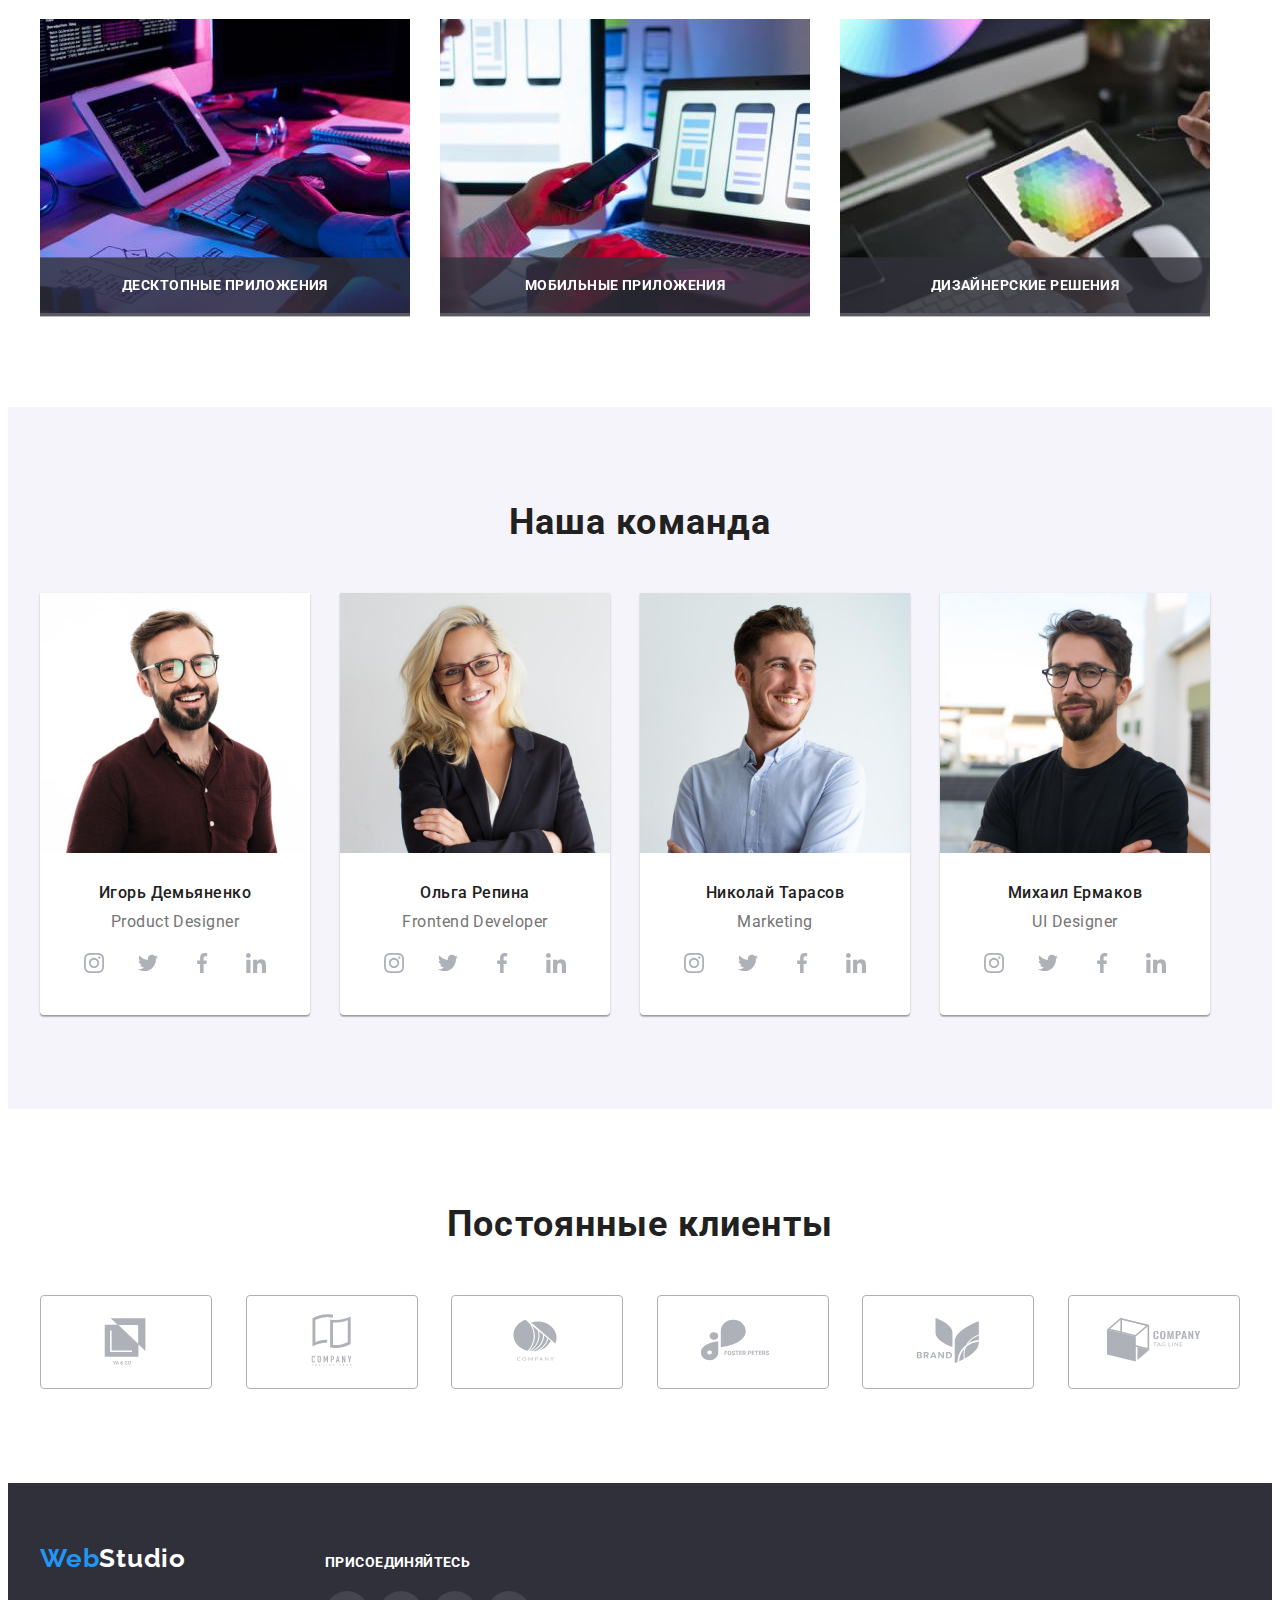
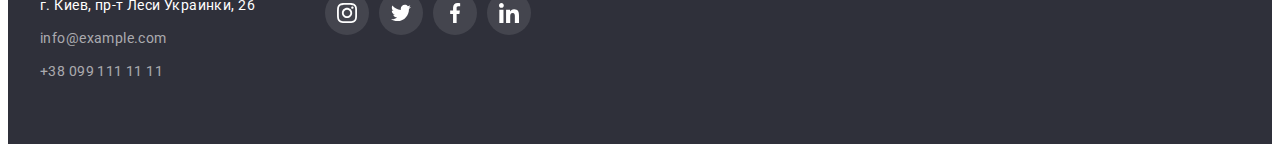
==== commit 1a92c504: "DZ-5" ====
--- a/index.html
+++ b/index.html
@@ -57,7 +57,7 @@
         <div class="backdrop is-hidden" data-modal>
             <div class="modal">
                 <ul data-modal-close class="action">
-                    <li>
+                    <li>   
                         <button></button>
                     </li> 
                 </ul>
--- a/css/styles.css
+++ b/css/styles.css
@@ -293,13 +293,24 @@
   width: 100%;
   height: 100%;
   background-color: rgba(0, 0, 0, 0.2);
+  opacity: 1;
+  transition-property: opacity;
+  transition-duration: 500ms;
+  transition-timing-function: cubic-bezier(0.4, 0, 0.2, 1);
   /* outline: 4px solid teal; */
+  /* z-index: 10; */
 }
 
 .backdrop.is-hidden {
-
   opacity: 0;
   pointer-events: none;
+}
+
+.backdrop.is-hidden .modal {
+  opacity: 0;
+  transition-property: opacity;
+  transition-duration: 500ms;
+  transition-timing-function: cubic-bezier(0.4, 0, 0.2, 1);
 }
 
 .modal {
@@ -312,6 +323,10 @@
   background-color: var(--wight-text-color);
   box-shadow: 0px 1px 3px rgba(0, 0, 0, 0.12), 0px 1px 1px rgba(0, 0, 0, 0.14), 0px 2px 1px rgba(0, 0, 0, 0.2);
   border-radius: 4px;
+  opacity: 1;
+  transition-property: opacity;
+  transition-duration: 5000ms;
+  transition-timing-function: cubic-bezier(0.4, 0, 0.2, 1);
   z-index: 10;
 }
 
@@ -473,23 +488,14 @@
   position: relative;
 }
 
-.direction-activity-image::before {
-  display: inline-block;
-  content: "";
-  text-align: center;
-  position: absolute;
-  width: 100%;
-  height: 20%;
-  bottom: 0;
-  right: 0;
-  background-color: rgba(47, 48, 58, 0.8);
-}
-
 .direction-activity-description {
   position: absolute;
   font-weight: 700;
-  height: 16px;
-  width: max-content;
+  width: 100%;
+  height: 20%;
+  display: flex;
+  align-items: center;
+  justify-content: center;
   font-size: 14px;
   line-height: 1.14;
   letter-spacing: 0.03em;
@@ -500,6 +506,7 @@
   transform: translate(-50%, 50%);
   z-index: 1;
   /* outline: 2px solid teal; */
+  background-color: rgba(47, 48, 58, 0.8);
 }
 
 /* -----------------TEAM----------------- */
@@ -867,7 +874,7 @@
   position: absolute;
   width: 100%;
   height: 100%;
-  opacity: 0.5;
+  opacity: 0.9;
   left: 0;
   top: 0;
   padding-left: 24px;
@@ -879,7 +886,7 @@
   line-height: 1.56;
   letter-spacing: 0.03em;
   color: var(--wight-text-color);
-  transform: translateY(100%);
+  transform: translateY(101%);
   transition: transform 250ms cubic-bezier(0.4, 0, 0.2, 1);
   background-color: var(--focus-color)
 }
